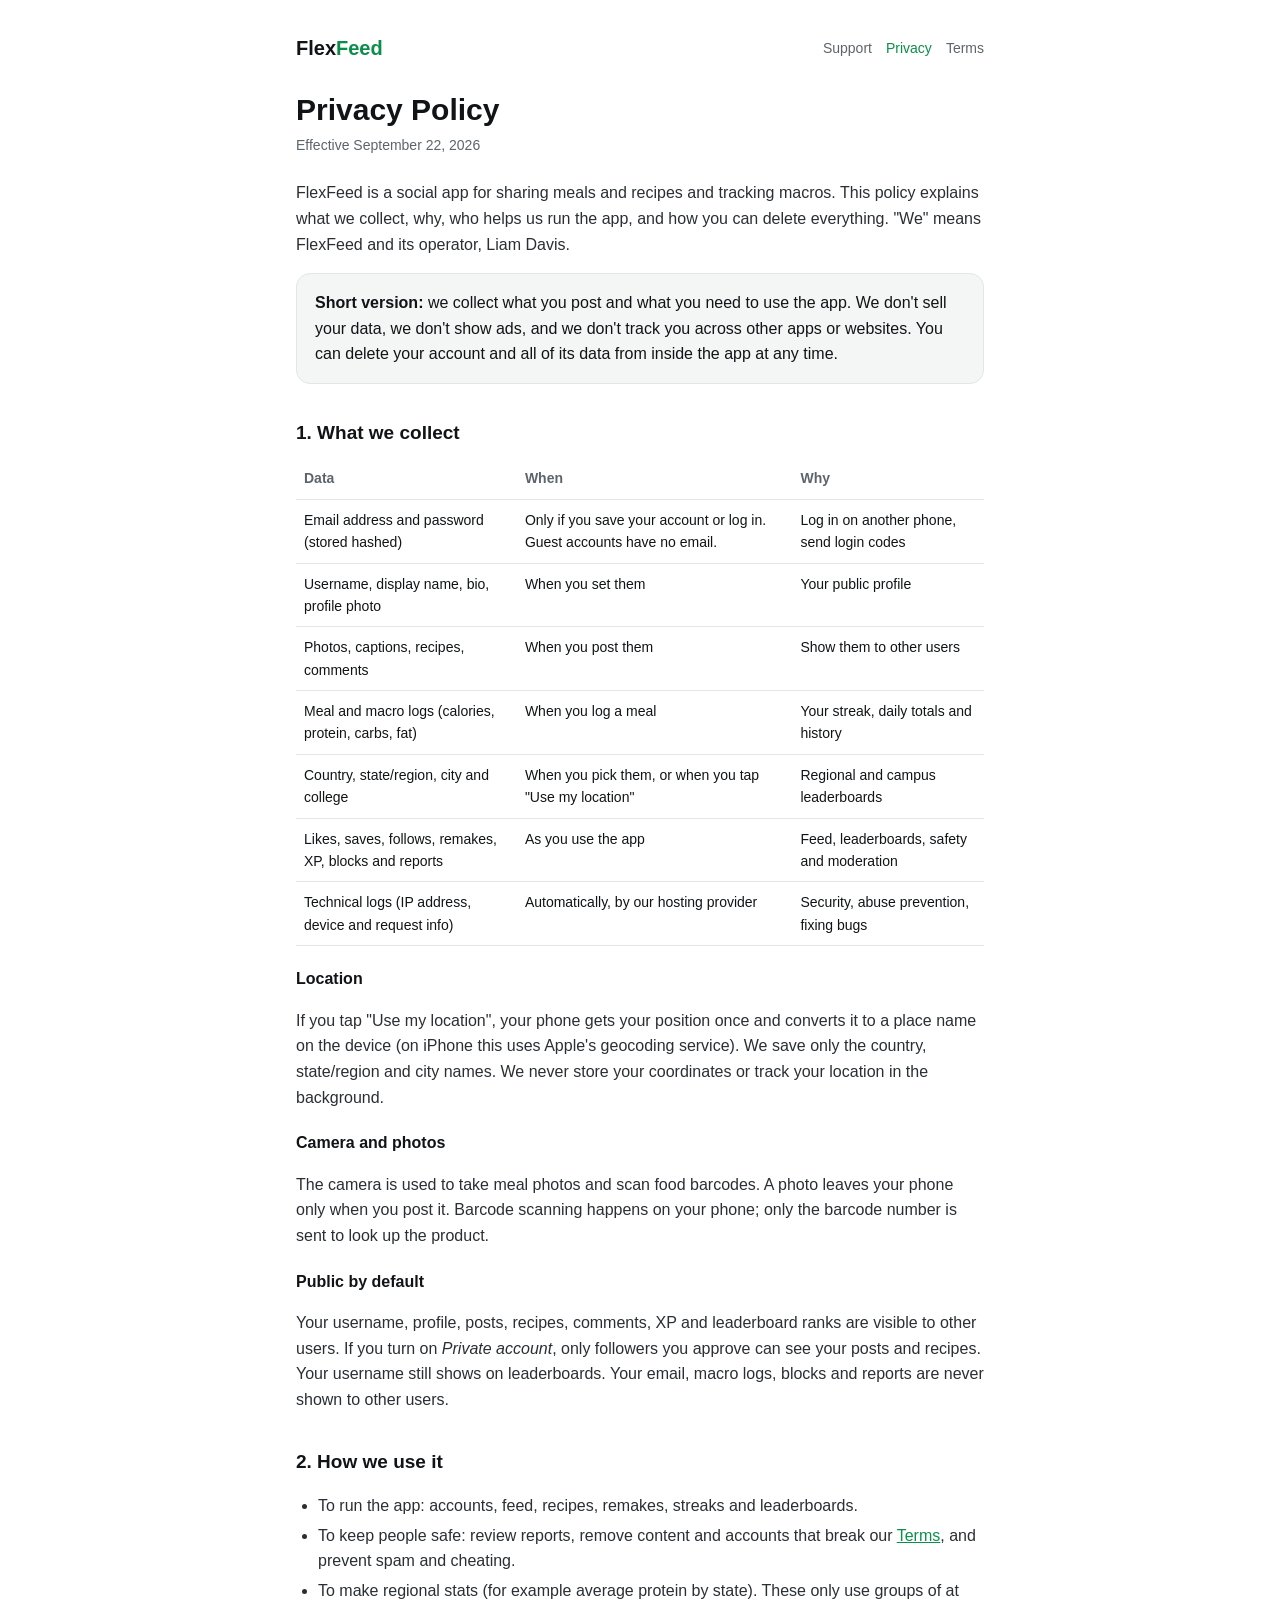
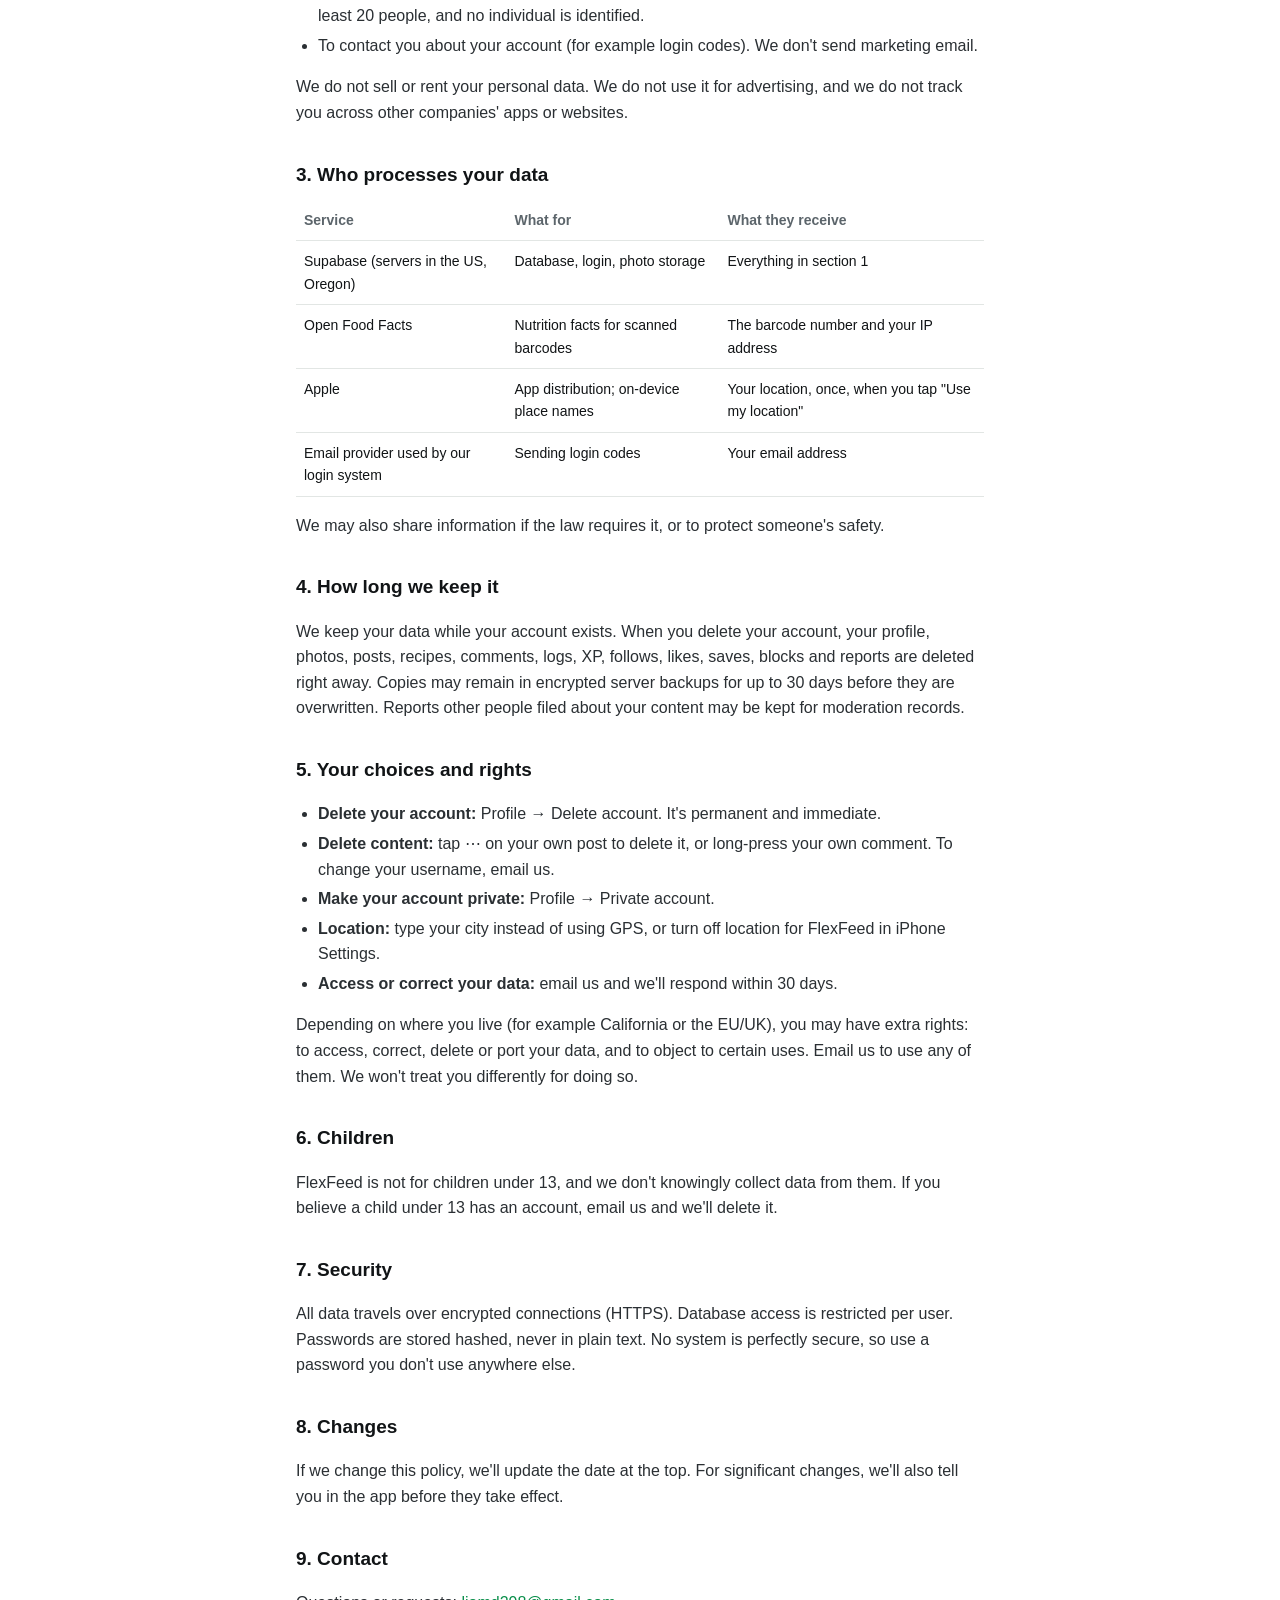
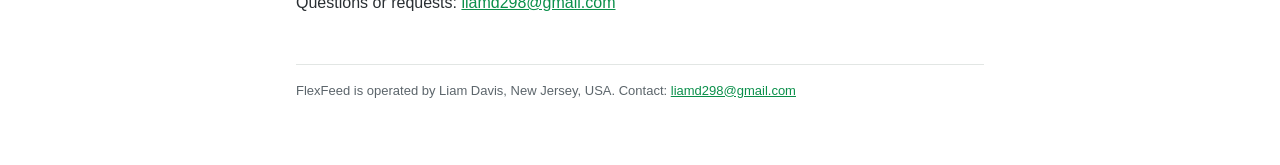
==== privacy.html @ 9daa4e8a "Add privacy, terms and support pages" ====
<!doctype html>
<html lang="en">
<head>
<meta charset="utf-8">
<meta name="viewport" content="width=device-width, initial-scale=1">
<title>FlexFeed Privacy Policy</title>
<meta name="description" content="What FlexFeed collects, why, who processes it, and how to delete it.">
<link rel="stylesheet" href="style.css">
</head>
<body>
<main>
<header>
  <a class="brand" href="index.html">Flex<span>Feed</span></a>
  <nav><a href="index.html">Support</a><a href="privacy.html" aria-current="page">Privacy</a><a href="terms.html">Terms</a></nav>
</header>
<h1>Privacy Policy</h1>
<p class="updated">Effective September 22, 2026</p>

<p>FlexFeed is a social app for sharing meals and recipes and tracking macros. This policy explains what we collect, why, who helps us run the app, and how you can delete everything. "We" means FlexFeed and its operator, Liam Davis.</p>

<div class="card"><strong>Short version:</strong> we collect what you post and what you need to use the app. We don't sell your data, we don't show ads, and we don't track you across other apps or websites. You can delete your account and all of its data from inside the app at any time.</div>

<h2>1. What we collect</h2>
<table>
<tr><th>Data</th><th>When</th><th>Why</th></tr>
<tr><td>Email address and password (stored hashed)</td><td>Only if you save your account or log in. Guest accounts have no email.</td><td>Log in on another phone, send login codes</td></tr>
<tr><td>Username, display name, bio, profile photo</td><td>When you set them</td><td>Your public profile</td></tr>
<tr><td>Photos, captions, recipes, comments</td><td>When you post them</td><td>Show them to other users</td></tr>
<tr><td>Meal and macro logs (calories, protein, carbs, fat)</td><td>When you log a meal</td><td>Your streak, daily totals and history</td></tr>
<tr><td>Country, state/region, city and college</td><td>When you pick them, or when you tap "Use my location"</td><td>Regional and campus leaderboards</td></tr>
<tr><td>Likes, saves, follows, remakes, XP, blocks and reports</td><td>As you use the app</td><td>Feed, leaderboards, safety and moderation</td></tr>
<tr><td>Technical logs (IP address, device and request info)</td><td>Automatically, by our hosting provider</td><td>Security, abuse prevention, fixing bugs</td></tr>
</table>

<h3>Location</h3>
<p>If you tap "Use my location", your phone gets your position once and converts it to a place name on the device (on iPhone this uses Apple's geocoding service). We save only the country, state/region and city names. We never store your coordinates or track your location in the background.</p>

<h3>Camera and photos</h3>
<p>The camera is used to take meal photos and scan food barcodes. A photo leaves your phone only when you post it. Barcode scanning happens on your phone; only the barcode number is sent to look up the product.</p>

<h3>Public by default</h3>
<p>Your username, profile, posts, recipes, comments, XP and leaderboard ranks are visible to other users. If you turn on <em>Private account</em>, only followers you approve can see your posts and recipes. Your username still shows on leaderboards. Your email, macro logs, blocks and reports are never shown to other users.</p>

<h2>2. How we use it</h2>
<ul>
<li>To run the app: accounts, feed, recipes, remakes, streaks and leaderboards.</li>
<li>To keep people safe: review reports, remove content and accounts that break our <a href="terms.html">Terms</a>, and prevent spam and cheating.</li>
<li>To make regional stats (for example average protein by state). These only use groups of at least 20 people, and no individual is identified.</li>
<li>To contact you about your account (for example login codes). We don't send marketing email.</li>
</ul>
<p>We do not sell or rent your personal data. We do not use it for advertising, and we do not track you across other companies' apps or websites.</p>

<h2>3. Who processes your data</h2>
<table>
<tr><th>Service</th><th>What for</th><th>What they receive</th></tr>
<tr><td>Supabase (servers in the US, Oregon)</td><td>Database, login, photo storage</td><td>Everything in section 1</td></tr>
<tr><td>Open Food Facts</td><td>Nutrition facts for scanned barcodes</td><td>The barcode number and your IP address</td></tr>
<tr><td>Apple</td><td>App distribution; on-device place names</td><td>Your location, once, when you tap "Use my location"</td></tr>
<tr><td>Email provider used by our login system</td><td>Sending login codes</td><td>Your email address</td></tr>
</table>
<p>We may also share information if the law requires it, or to protect someone's safety.</p>

<h2>4. How long we keep it</h2>
<p>We keep your data while your account exists. When you delete your account, your profile, photos, posts, recipes, comments, logs, XP, follows, likes, saves, blocks and reports are deleted right away. Copies may remain in encrypted server backups for up to 30 days before they are overwritten. Reports other people filed about your content may be kept for moderation records.</p>

<h2>5. Your choices and rights</h2>
<ul>
<li><strong>Delete your account:</strong> Profile → Delete account. It's permanent and immediate.</li>
<li><strong>Delete content:</strong> tap ⋯ on your own post to delete it, or long-press your own comment. To change your username, email us.</li>
<li><strong>Make your account private:</strong> Profile → Private account.</li>
<li><strong>Location:</strong> type your city instead of using GPS, or turn off location for FlexFeed in iPhone Settings.</li>
<li><strong>Access or correct your data:</strong> email us and we'll respond within 30 days.</li>
</ul>
<p>Depending on where you live (for example California or the EU/UK), you may have extra rights: to access, correct, delete or port your data, and to object to certain uses. Email us to use any of them. We won't treat you differently for doing so.</p>

<h2>6. Children</h2>
<p>FlexFeed is not for children under 13, and we don't knowingly collect data from them. If you believe a child under 13 has an account, email us and we'll delete it.</p>

<h2>7. Security</h2>
<p>All data travels over encrypted connections (HTTPS). Database access is restricted per user. Passwords are stored hashed, never in plain text. No system is perfectly secure, so use a password you don't use anywhere else.</p>

<h2>8. Changes</h2>
<p>If we change this policy, we'll update the date at the top. For significant changes, we'll also tell you in the app before they take effect.</p>

<h2>9. Contact</h2>
<p>Questions or requests: <a href="mailto:liamd298@gmail.com">liamd298@gmail.com</a></p>
<footer>FlexFeed is operated by Liam Davis, New Jersey, USA. Contact: <a href="mailto:liamd298@gmail.com">liamd298@gmail.com</a></footer>
</main>
</body>
</html>
---- style.css ----
:root{--bg:#0F1113;--surface:#181B1E;--border:#242830;--accent:#39FF88;--text:#F5F7F6;--muted:#9BA3A8}
*{box-sizing:border-box}
body{margin:0;background:var(--bg);color:var(--text);font:16px/1.6 -apple-system,BlinkMacSystemFont,"Segoe UI",Roboto,Helvetica,Arial,sans-serif}
main{max-width:720px;margin:0 auto;padding:32px 16px 64px}
header{display:flex;align-items:center;justify-content:space-between;gap:12px;flex-wrap:wrap;margin-bottom:28px}
.brand{font-weight:800;font-size:20px;color:var(--text);text-decoration:none}.brand span{color:var(--accent)}
nav a{color:var(--muted);text-decoration:none;margin-left:14px;font-size:14px}nav a:hover,nav a[aria-current]{color:var(--accent)}
h1{font-size:30px;line-height:1.2;margin:0 0 6px}h2{font-size:19px;margin:34px 0 8px}h3{font-size:16px;margin:20px 0 6px}
.updated{color:var(--muted);font-size:14px;margin:0 0 24px}
p,li{color:#D9DEDB}a{color:var(--accent)}ul{padding-left:22px}li{margin:4px 0}
.card{background:var(--surface);border:1px solid var(--border);border-radius:14px;padding:16px 18px;margin:16px 0}
table{width:100%;border-collapse:collapse;font-size:14px;margin:10px 0}th,td{text-align:left;vertical-align:top;border-bottom:1px solid var(--border);padding:9px 8px}th{color:var(--muted);font-weight:600}
footer{margin-top:48px;color:var(--muted);font-size:13px;border-top:1px solid var(--border);padding-top:16px}
@media (prefers-color-scheme: light){:root{--bg:#FFFFFF;--surface:#F4F6F5;--border:#E2E6E4;--accent:#0A8F4A;--text:#111416;--muted:#5C656B}p,li{color:#2A2F33}}
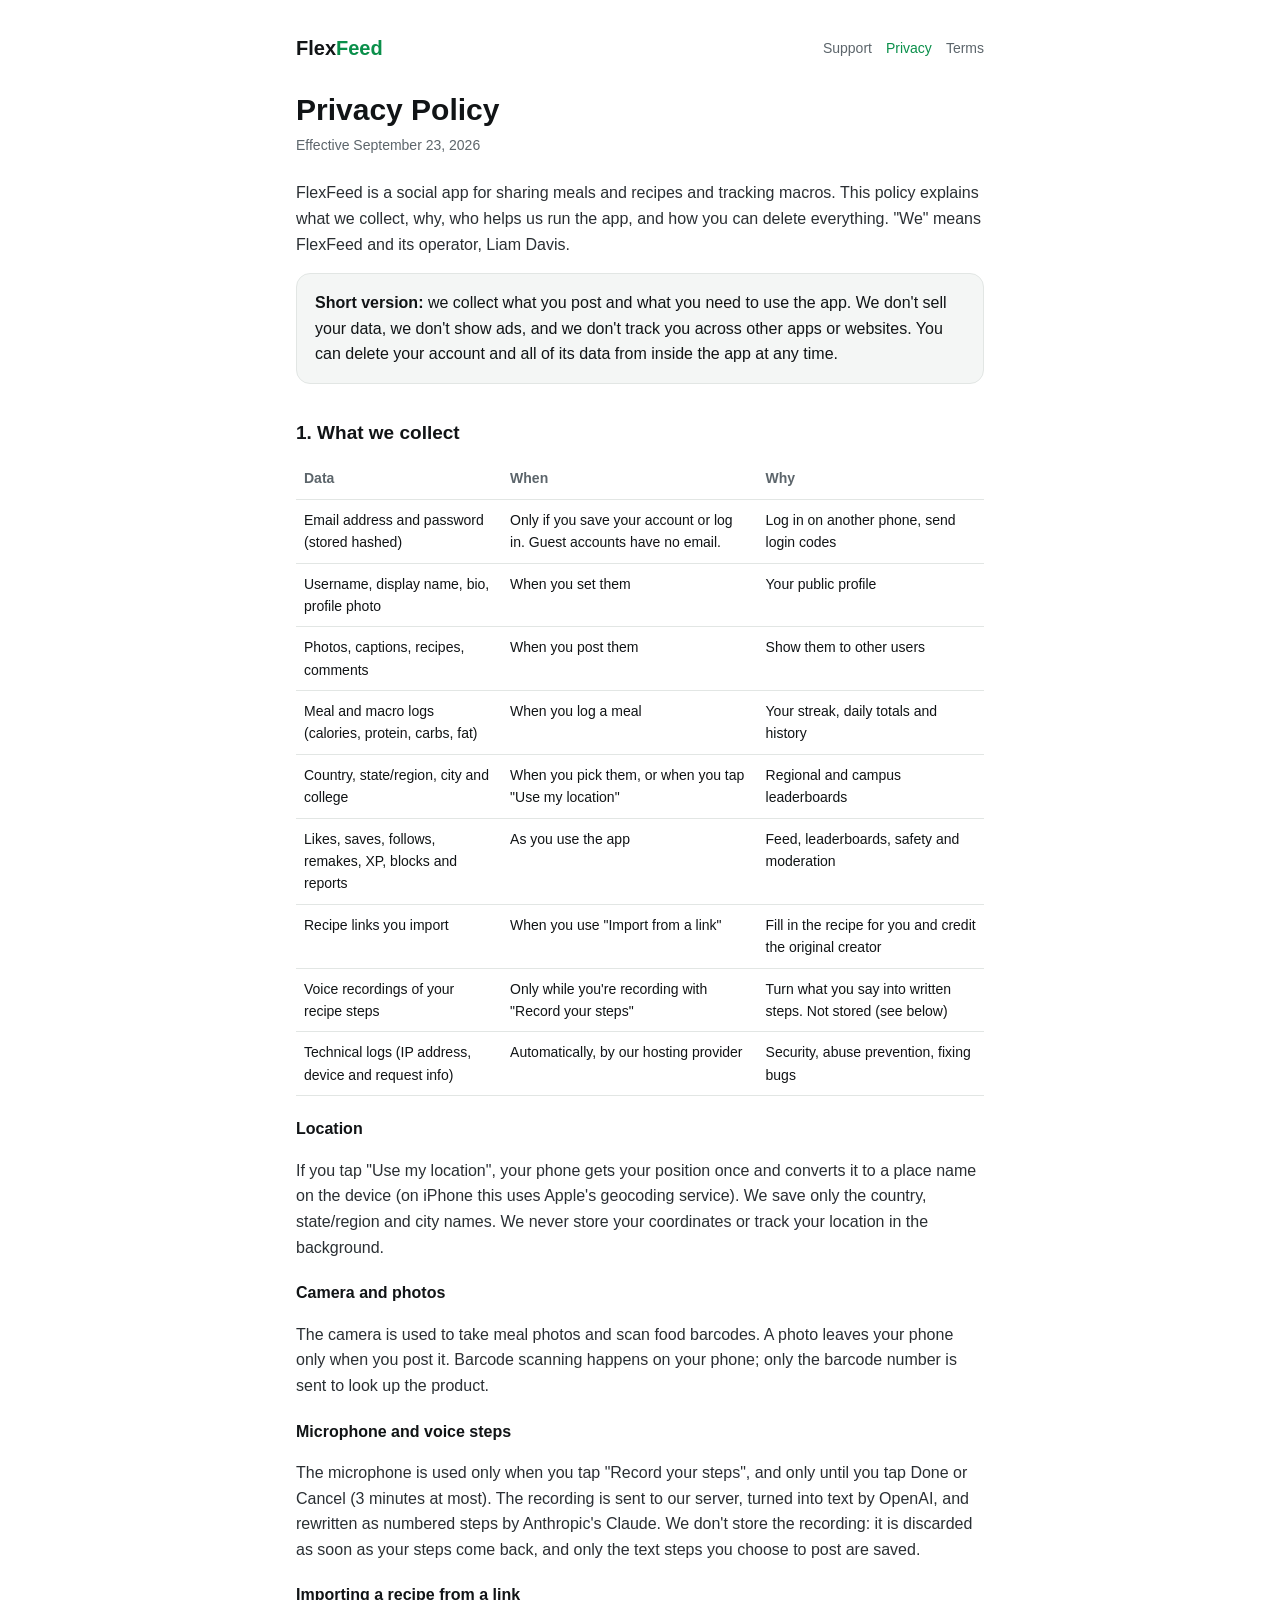
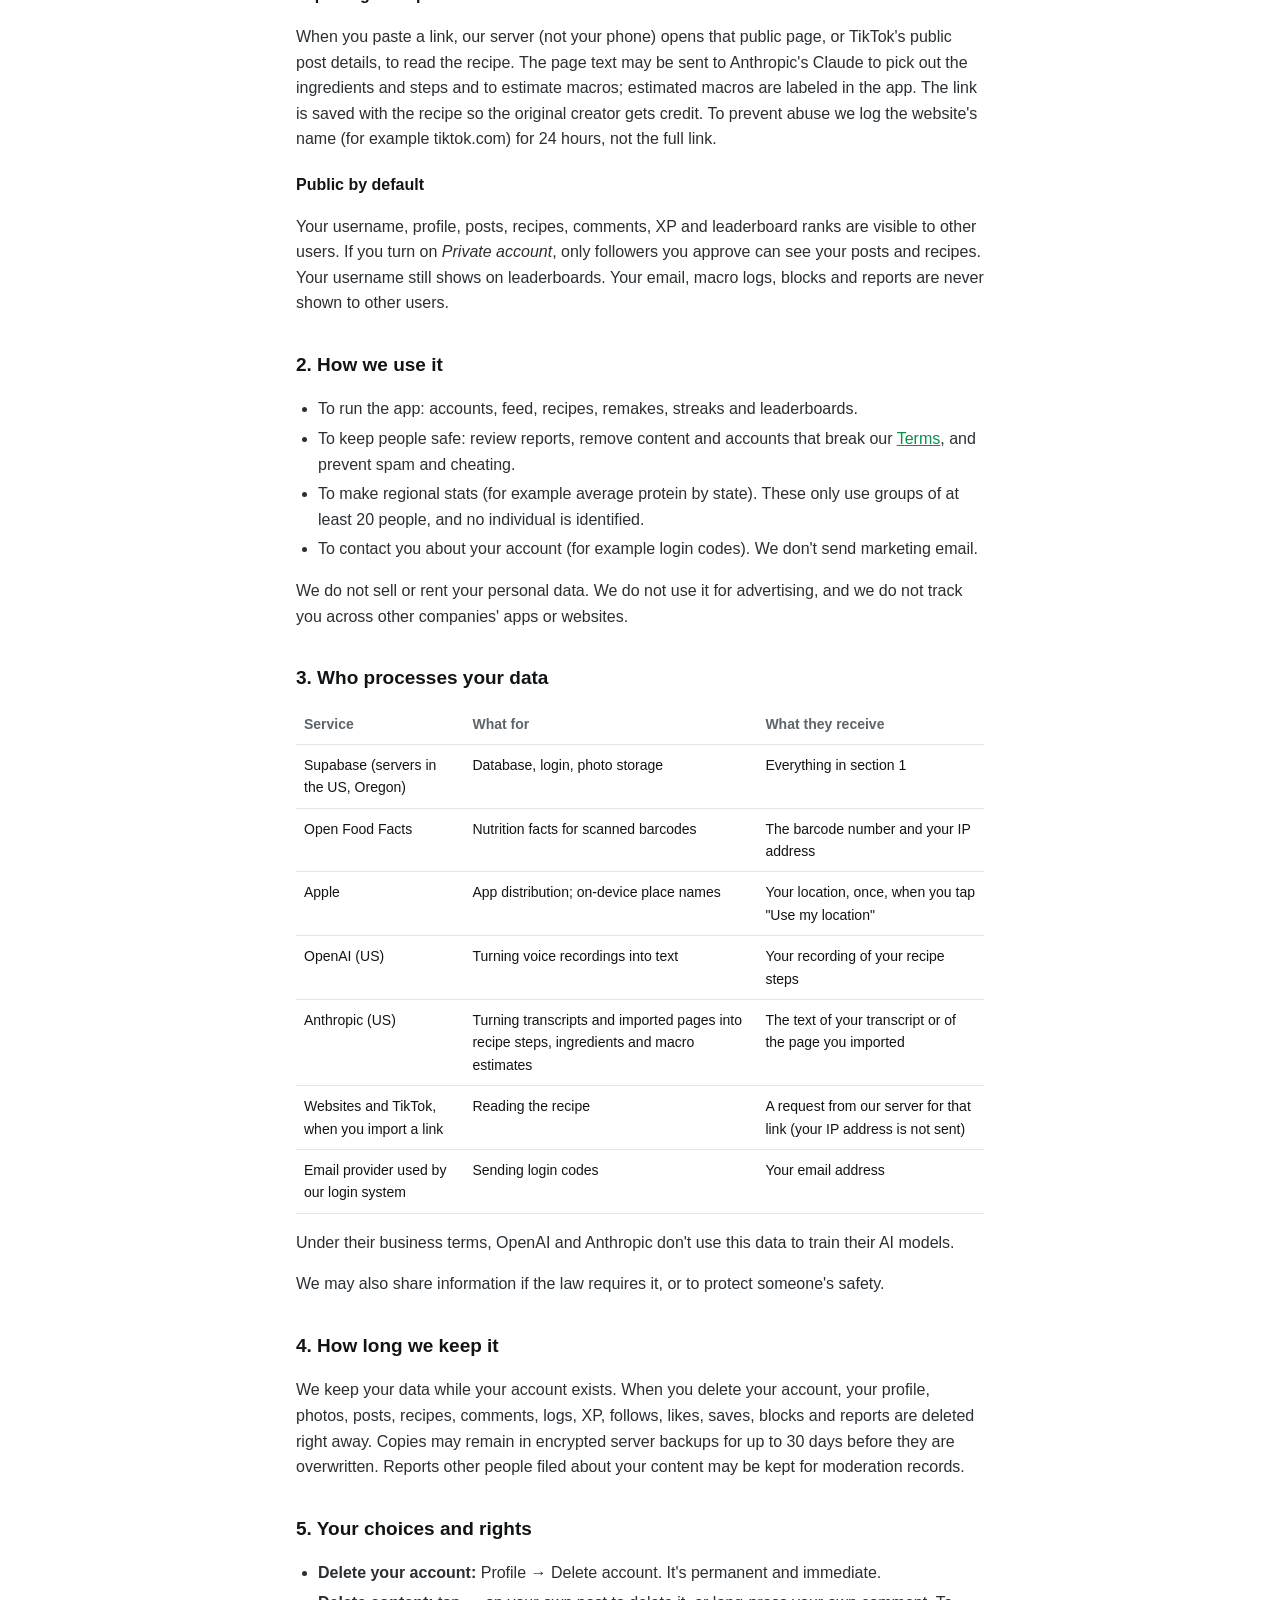
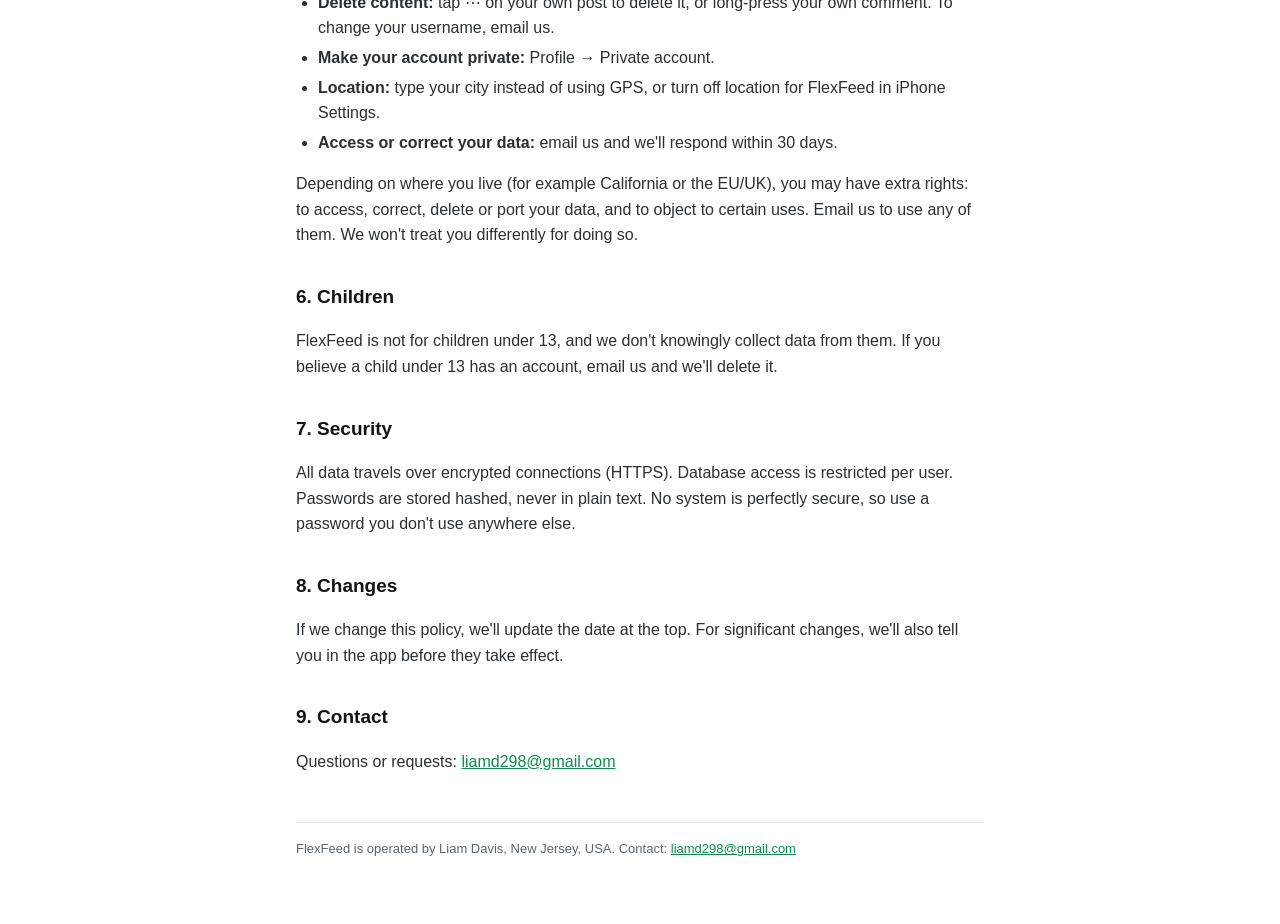
==== commit 31e860c7: "privacy.html" ====
--- a/privacy.html
+++ b/privacy.html
@@ -14,7 +14,7 @@
   <nav><a href="index.html">Support</a><a href="privacy.html" aria-current="page">Privacy</a><a href="terms.html">Terms</a></nav>
 </header>
 <h1>Privacy Policy</h1>
-<p class="updated">Effective September 22, 2026</p>
+<p class="updated">Effective September 23, 2026</p>
 
 <p>FlexFeed is a social app for sharing meals and recipes and tracking macros. This policy explains what we collect, why, who helps us run the app, and how you can delete everything. "We" means FlexFeed and its operator, Liam Davis.</p>
 
@@ -29,6 +29,8 @@
 <tr><td>Meal and macro logs (calories, protein, carbs, fat)</td><td>When you log a meal</td><td>Your streak, daily totals and history</td></tr>
 <tr><td>Country, state/region, city and college</td><td>When you pick them, or when you tap "Use my location"</td><td>Regional and campus leaderboards</td></tr>
 <tr><td>Likes, saves, follows, remakes, XP, blocks and reports</td><td>As you use the app</td><td>Feed, leaderboards, safety and moderation</td></tr>
+<tr><td>Recipe links you import</td><td>When you use "Import from a link"</td><td>Fill in the recipe for you and credit the original creator</td></tr>
+<tr><td>Voice recordings of your recipe steps</td><td>Only while you're recording with "Record your steps"</td><td>Turn what you say into written steps. Not stored (see below)</td></tr>
 <tr><td>Technical logs (IP address, device and request info)</td><td>Automatically, by our hosting provider</td><td>Security, abuse prevention, fixing bugs</td></tr>
 </table>
 
@@ -37,6 +39,12 @@
 
 <h3>Camera and photos</h3>
 <p>The camera is used to take meal photos and scan food barcodes. A photo leaves your phone only when you post it. Barcode scanning happens on your phone; only the barcode number is sent to look up the product.</p>
+
+<h3>Microphone and voice steps</h3>
+<p>The microphone is used only when you tap "Record your steps", and only until you tap Done or Cancel (3 minutes at most). The recording is sent to our server, turned into text by OpenAI, and rewritten as numbered steps by Anthropic's Claude. We don't store the recording: it is discarded as soon as your steps come back, and only the text steps you choose to post are saved.</p>
+
+<h3>Importing a recipe from a link</h3>
+<p>When you paste a link, our server (not your phone) opens that public page, or TikTok's public post details, to read the recipe. The page text may be sent to Anthropic's Claude to pick out the ingredients and steps and to estimate macros; estimated macros are labeled in the app. The link is saved with the recipe so the original creator gets credit. To prevent abuse we log the website's name (for example tiktok.com) for 24 hours, not the full link.</p>
 
 <h3>Public by default</h3>
 <p>Your username, profile, posts, recipes, comments, XP and leaderboard ranks are visible to other users. If you turn on <em>Private account</em>, only followers you approve can see your posts and recipes. Your username still shows on leaderboards. Your email, macro logs, blocks and reports are never shown to other users.</p>
@@ -56,8 +64,12 @@
 <tr><td>Supabase (servers in the US, Oregon)</td><td>Database, login, photo storage</td><td>Everything in section 1</td></tr>
 <tr><td>Open Food Facts</td><td>Nutrition facts for scanned barcodes</td><td>The barcode number and your IP address</td></tr>
 <tr><td>Apple</td><td>App distribution; on-device place names</td><td>Your location, once, when you tap "Use my location"</td></tr>
+<tr><td>OpenAI (US)</td><td>Turning voice recordings into text</td><td>Your recording of your recipe steps</td></tr>
+<tr><td>Anthropic (US)</td><td>Turning transcripts and imported pages into recipe steps, ingredients and macro estimates</td><td>The text of your transcript or of the page you imported</td></tr>
+<tr><td>Websites and TikTok, when you import a link</td><td>Reading the recipe</td><td>A request from our server for that link (your IP address is not sent)</td></tr>
 <tr><td>Email provider used by our login system</td><td>Sending login codes</td><td>Your email address</td></tr>
 </table>
+<p>Under their business terms, OpenAI and Anthropic don't use this data to train their AI models.</p>
 <p>We may also share information if the law requires it, or to protect someone's safety.</p>
 
 <h2>4. How long we keep it</h2>
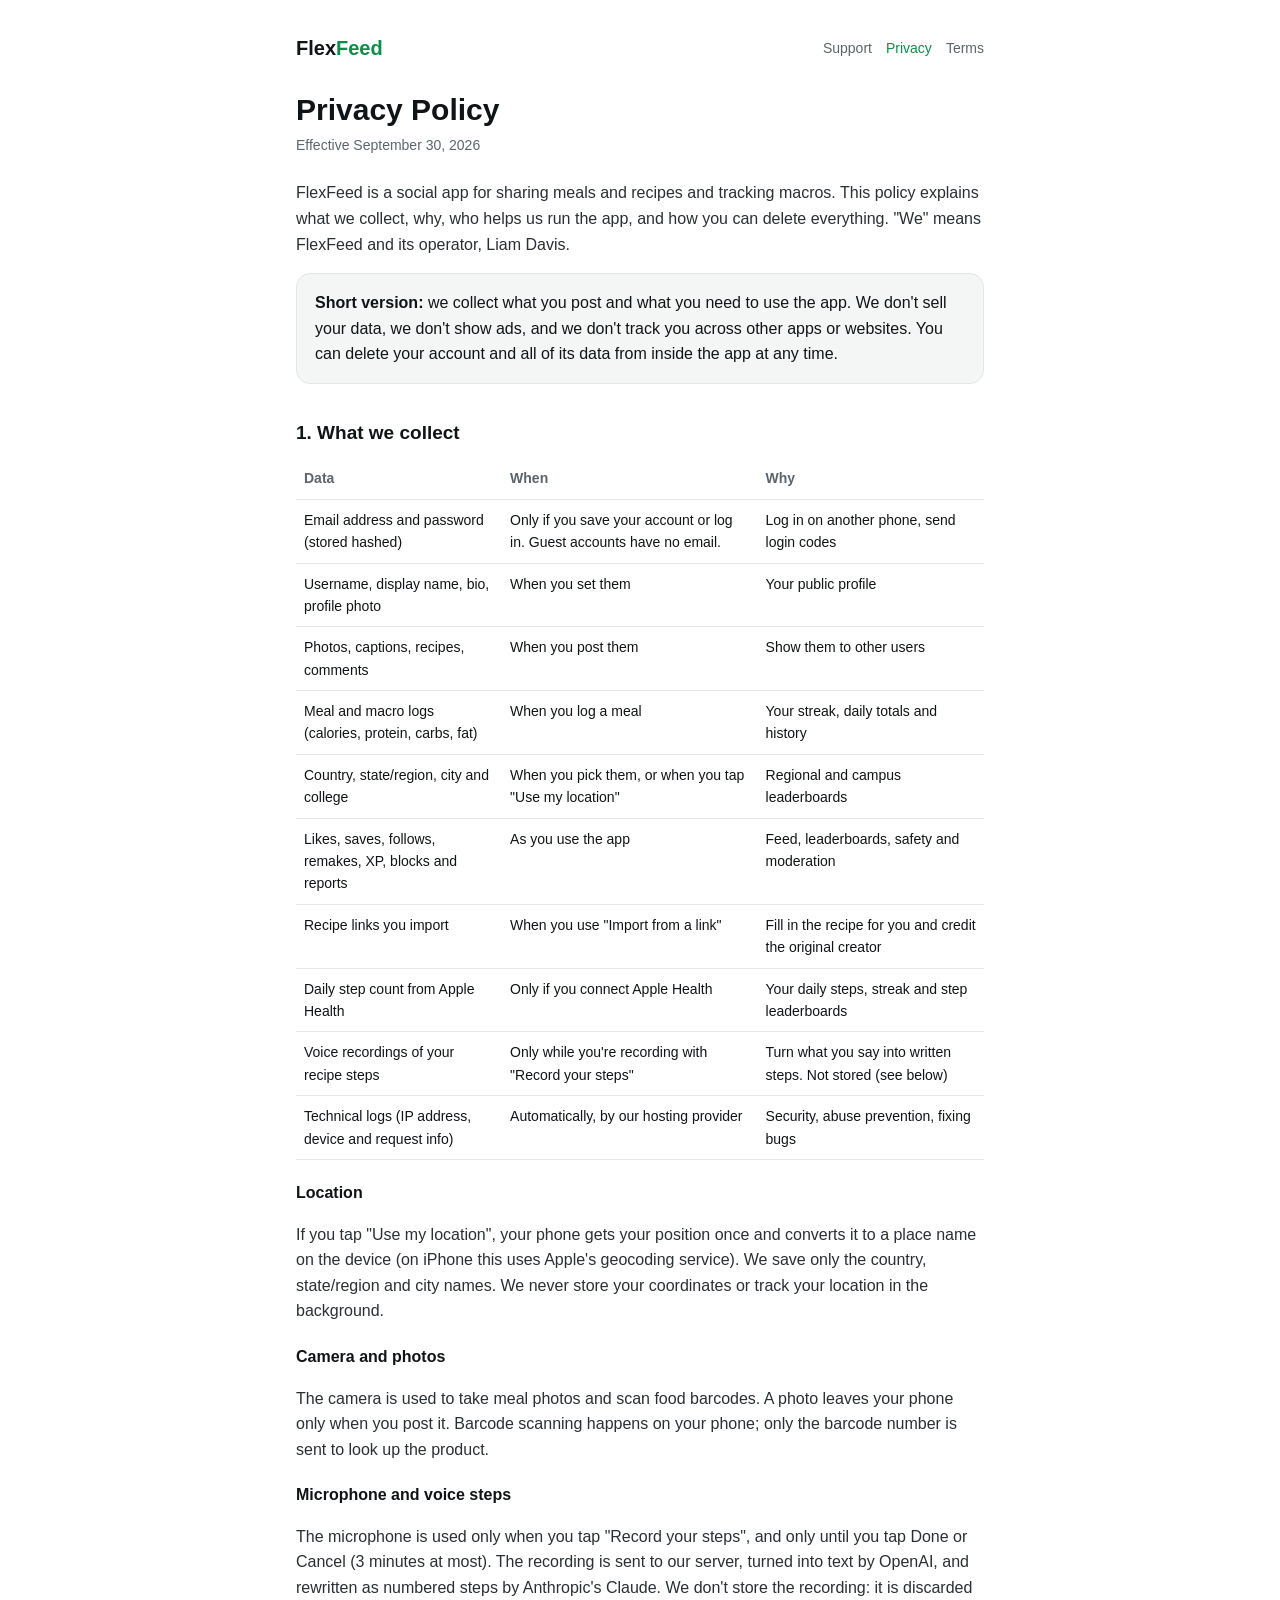
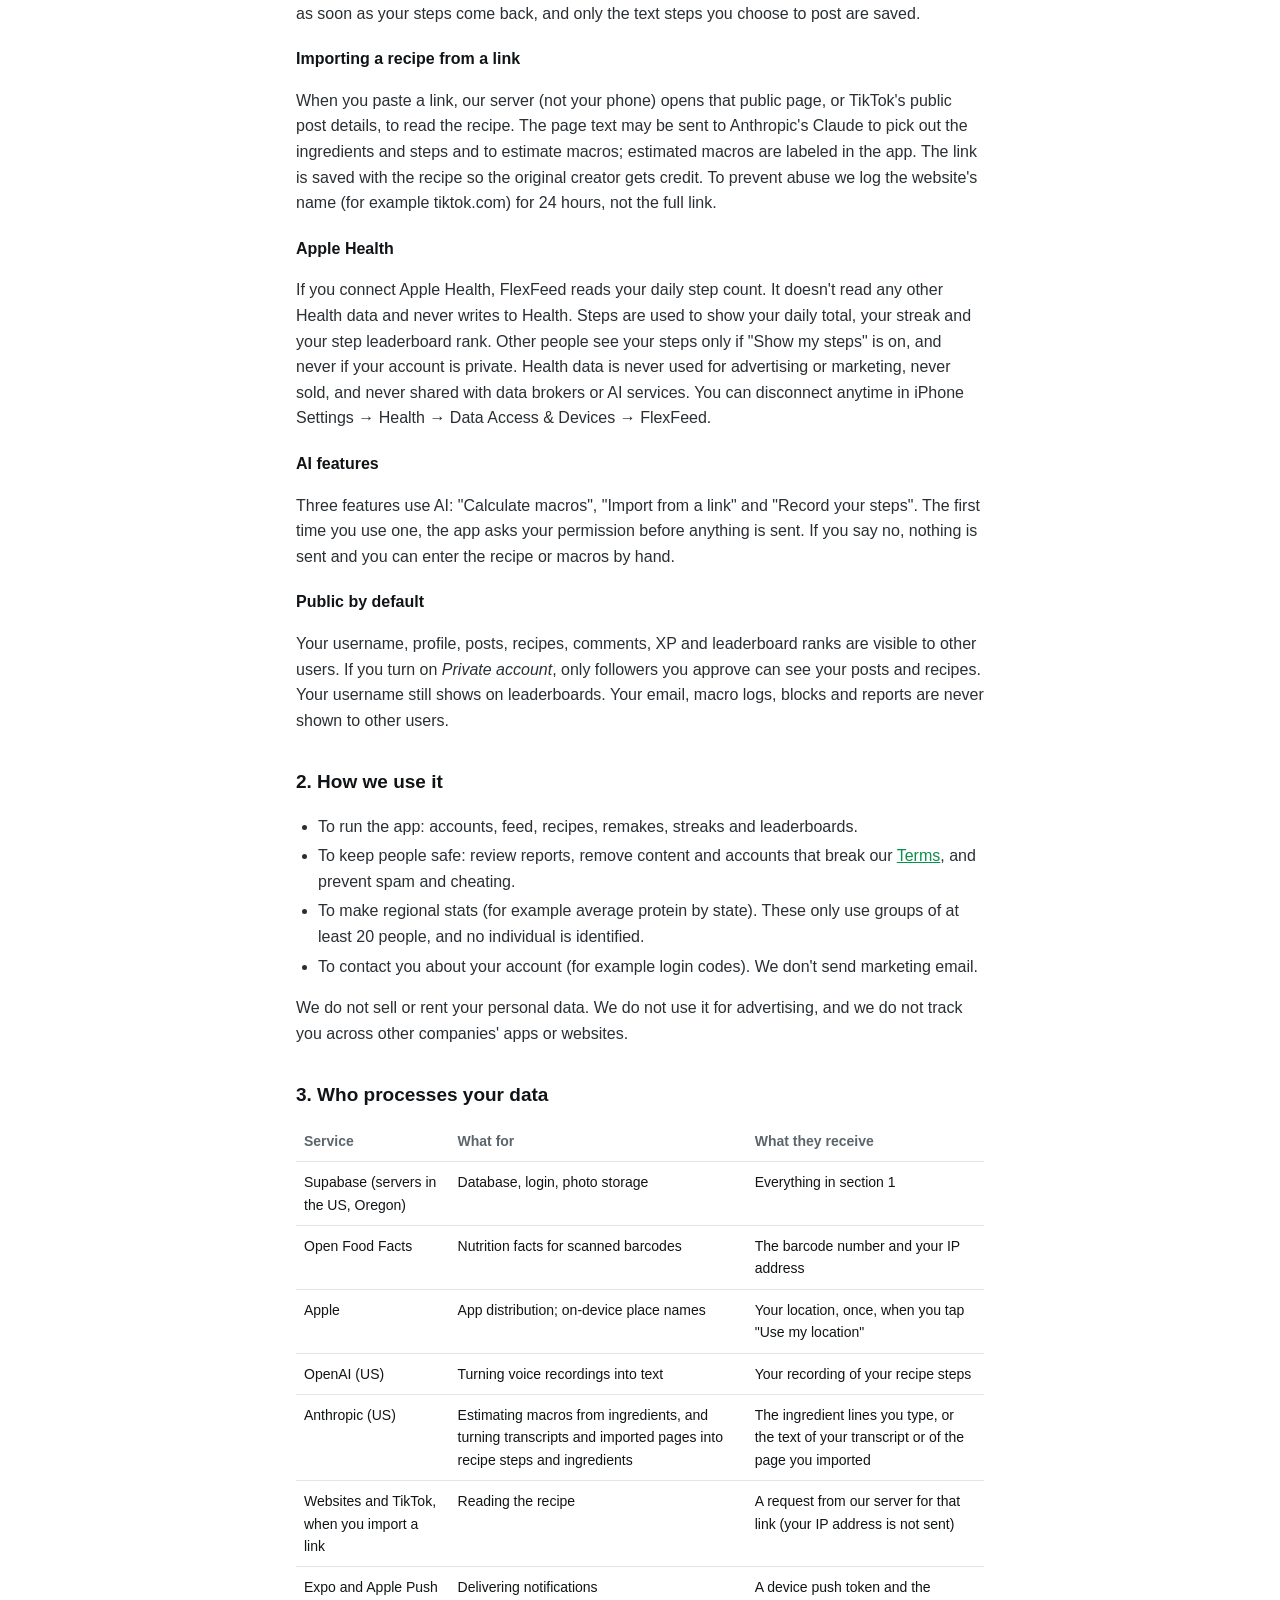
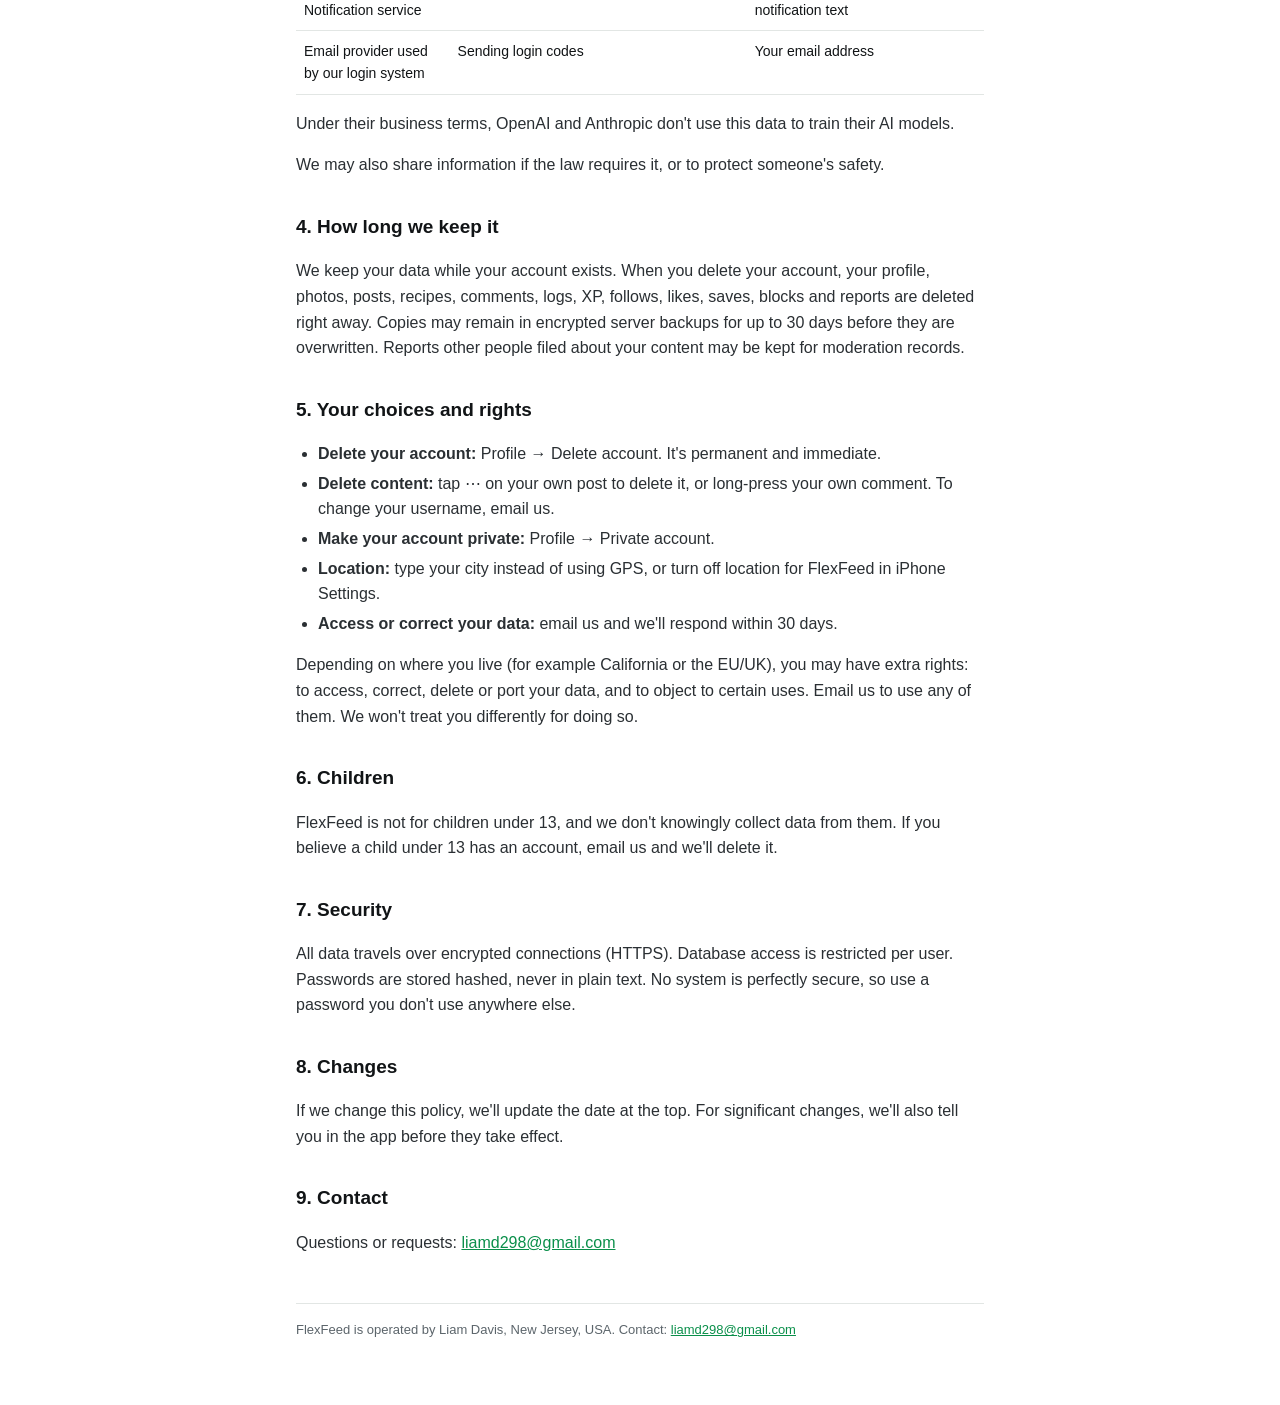
==== commit 02e2dd6e: "Privacy: add Apple Health, AI consent, Expo push; update date Co-Authored-By: Claude Opus 5.5 <norep" ====
--- a/privacy.html
+++ b/privacy.html
@@ -14,7 +14,7 @@
   <nav><a href="index.html">Support</a><a href="privacy.html" aria-current="page">Privacy</a><a href="terms.html">Terms</a></nav>
 </header>
 <h1>Privacy Policy</h1>
-<p class="updated">Effective September 23, 2026</p>
+<p class="updated">Effective September 30, 2026</p>
 
 <p>FlexFeed is a social app for sharing meals and recipes and tracking macros. This policy explains what we collect, why, who helps us run the app, and how you can delete everything. "We" means FlexFeed and its operator, Liam Davis.</p>
 
@@ -30,6 +30,7 @@
 <tr><td>Country, state/region, city and college</td><td>When you pick them, or when you tap "Use my location"</td><td>Regional and campus leaderboards</td></tr>
 <tr><td>Likes, saves, follows, remakes, XP, blocks and reports</td><td>As you use the app</td><td>Feed, leaderboards, safety and moderation</td></tr>
 <tr><td>Recipe links you import</td><td>When you use "Import from a link"</td><td>Fill in the recipe for you and credit the original creator</td></tr>
+<tr><td>Daily step count from Apple Health</td><td>Only if you connect Apple Health</td><td>Your daily steps, streak and step leaderboards</td></tr>
 <tr><td>Voice recordings of your recipe steps</td><td>Only while you're recording with "Record your steps"</td><td>Turn what you say into written steps. Not stored (see below)</td></tr>
 <tr><td>Technical logs (IP address, device and request info)</td><td>Automatically, by our hosting provider</td><td>Security, abuse prevention, fixing bugs</td></tr>
 </table>
@@ -45,6 +46,12 @@
 
 <h3>Importing a recipe from a link</h3>
 <p>When you paste a link, our server (not your phone) opens that public page, or TikTok's public post details, to read the recipe. The page text may be sent to Anthropic's Claude to pick out the ingredients and steps and to estimate macros; estimated macros are labeled in the app. The link is saved with the recipe so the original creator gets credit. To prevent abuse we log the website's name (for example tiktok.com) for 24 hours, not the full link.</p>
+
+<h3>Apple Health</h3>
+<p>If you connect Apple Health, FlexFeed reads your daily step count. It doesn't read any other Health data and never writes to Health. Steps are used to show your daily total, your streak and your step leaderboard rank. Other people see your steps only if "Show my steps" is on, and never if your account is private. Health data is never used for advertising or marketing, never sold, and never shared with data brokers or AI services. You can disconnect anytime in iPhone Settings → Health → Data Access &amp; Devices → FlexFeed.</p>
+
+<h3>AI features</h3>
+<p>Three features use AI: "Calculate macros", "Import from a link" and "Record your steps". The first time you use one, the app asks your permission before anything is sent. If you say no, nothing is sent and you can enter the recipe or macros by hand.</p>
 
 <h3>Public by default</h3>
 <p>Your username, profile, posts, recipes, comments, XP and leaderboard ranks are visible to other users. If you turn on <em>Private account</em>, only followers you approve can see your posts and recipes. Your username still shows on leaderboards. Your email, macro logs, blocks and reports are never shown to other users.</p>
@@ -65,8 +72,9 @@
 <tr><td>Open Food Facts</td><td>Nutrition facts for scanned barcodes</td><td>The barcode number and your IP address</td></tr>
 <tr><td>Apple</td><td>App distribution; on-device place names</td><td>Your location, once, when you tap "Use my location"</td></tr>
 <tr><td>OpenAI (US)</td><td>Turning voice recordings into text</td><td>Your recording of your recipe steps</td></tr>
-<tr><td>Anthropic (US)</td><td>Turning transcripts and imported pages into recipe steps, ingredients and macro estimates</td><td>The text of your transcript or of the page you imported</td></tr>
+<tr><td>Anthropic (US)</td><td>Estimating macros from ingredients, and turning transcripts and imported pages into recipe steps and ingredients</td><td>The ingredient lines you type, or the text of your transcript or of the page you imported</td></tr>
 <tr><td>Websites and TikTok, when you import a link</td><td>Reading the recipe</td><td>A request from our server for that link (your IP address is not sent)</td></tr>
+<tr><td>Expo and Apple Push Notification service</td><td>Delivering notifications</td><td>A device push token and the notification text</td></tr>
 <tr><td>Email provider used by our login system</td><td>Sending login codes</td><td>Your email address</td></tr>
 </table>
 <p>Under their business terms, OpenAI and Anthropic don't use this data to train their AI models.</p>
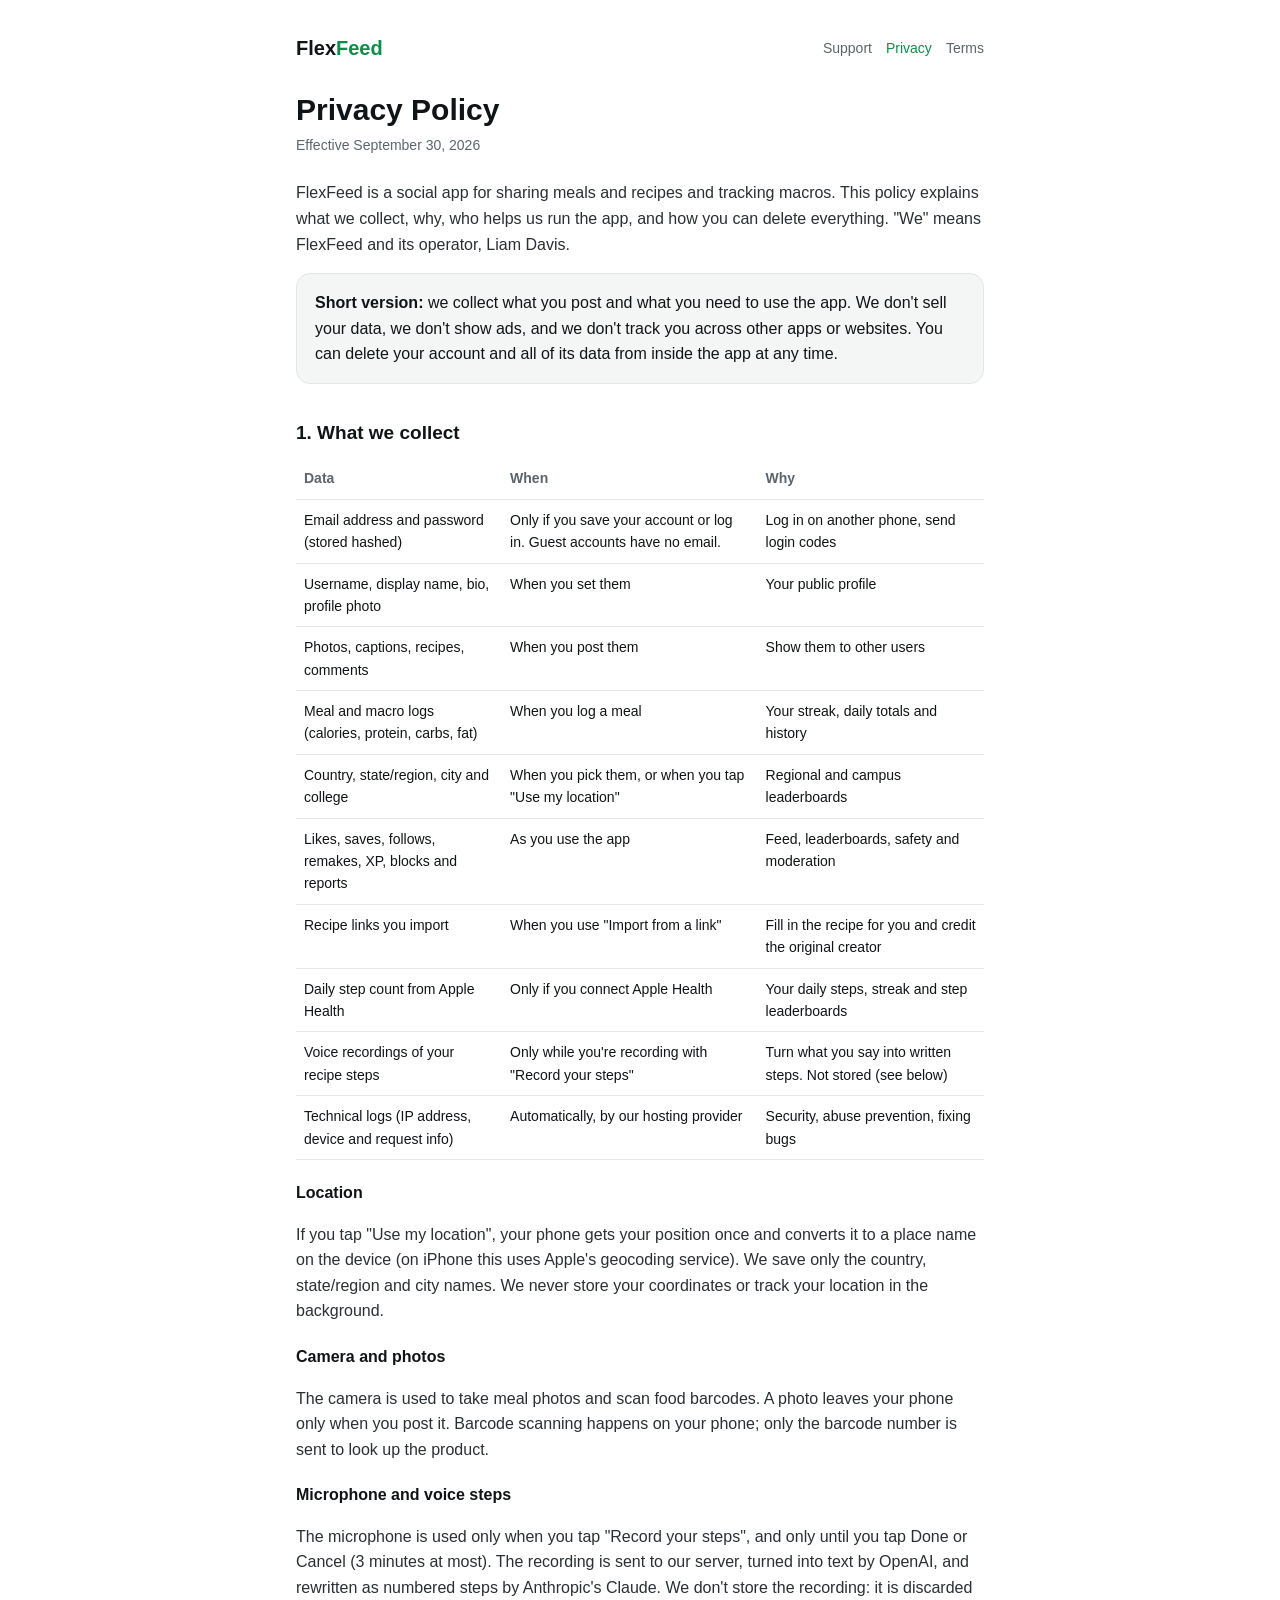
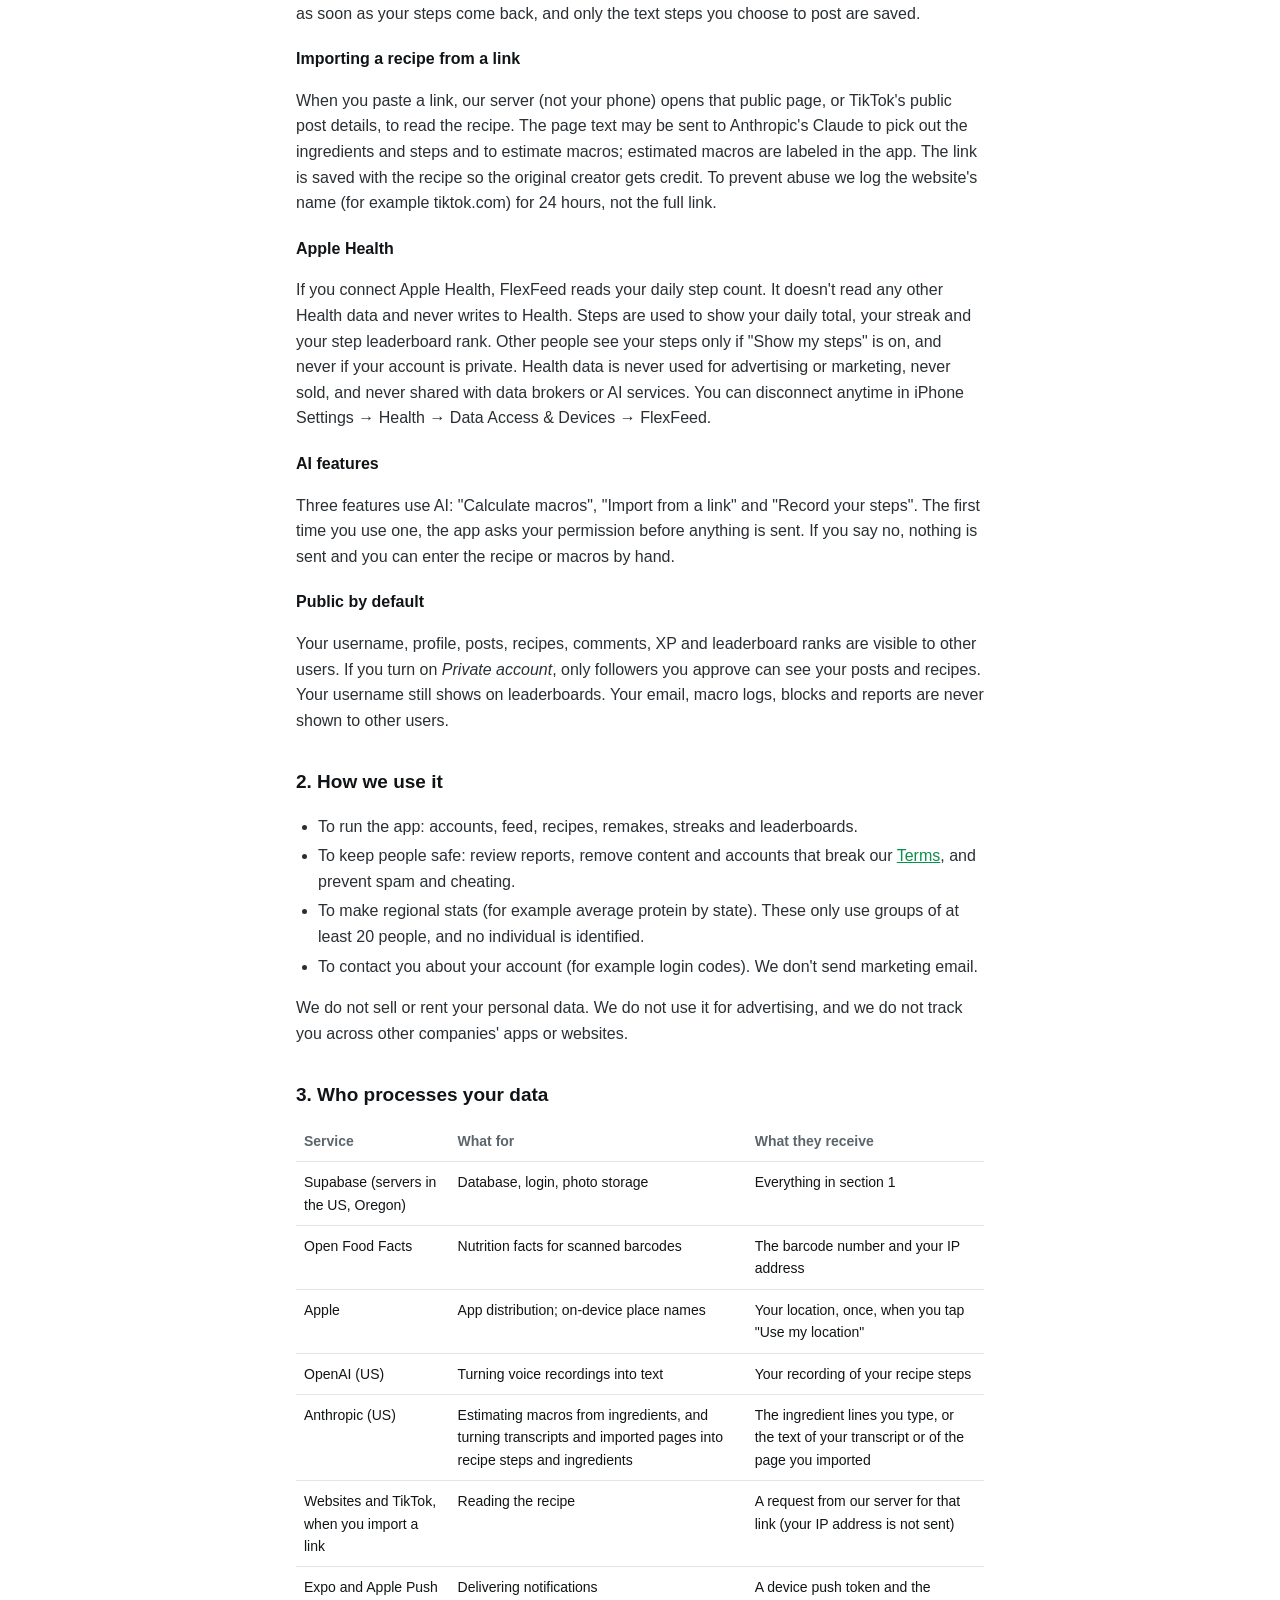
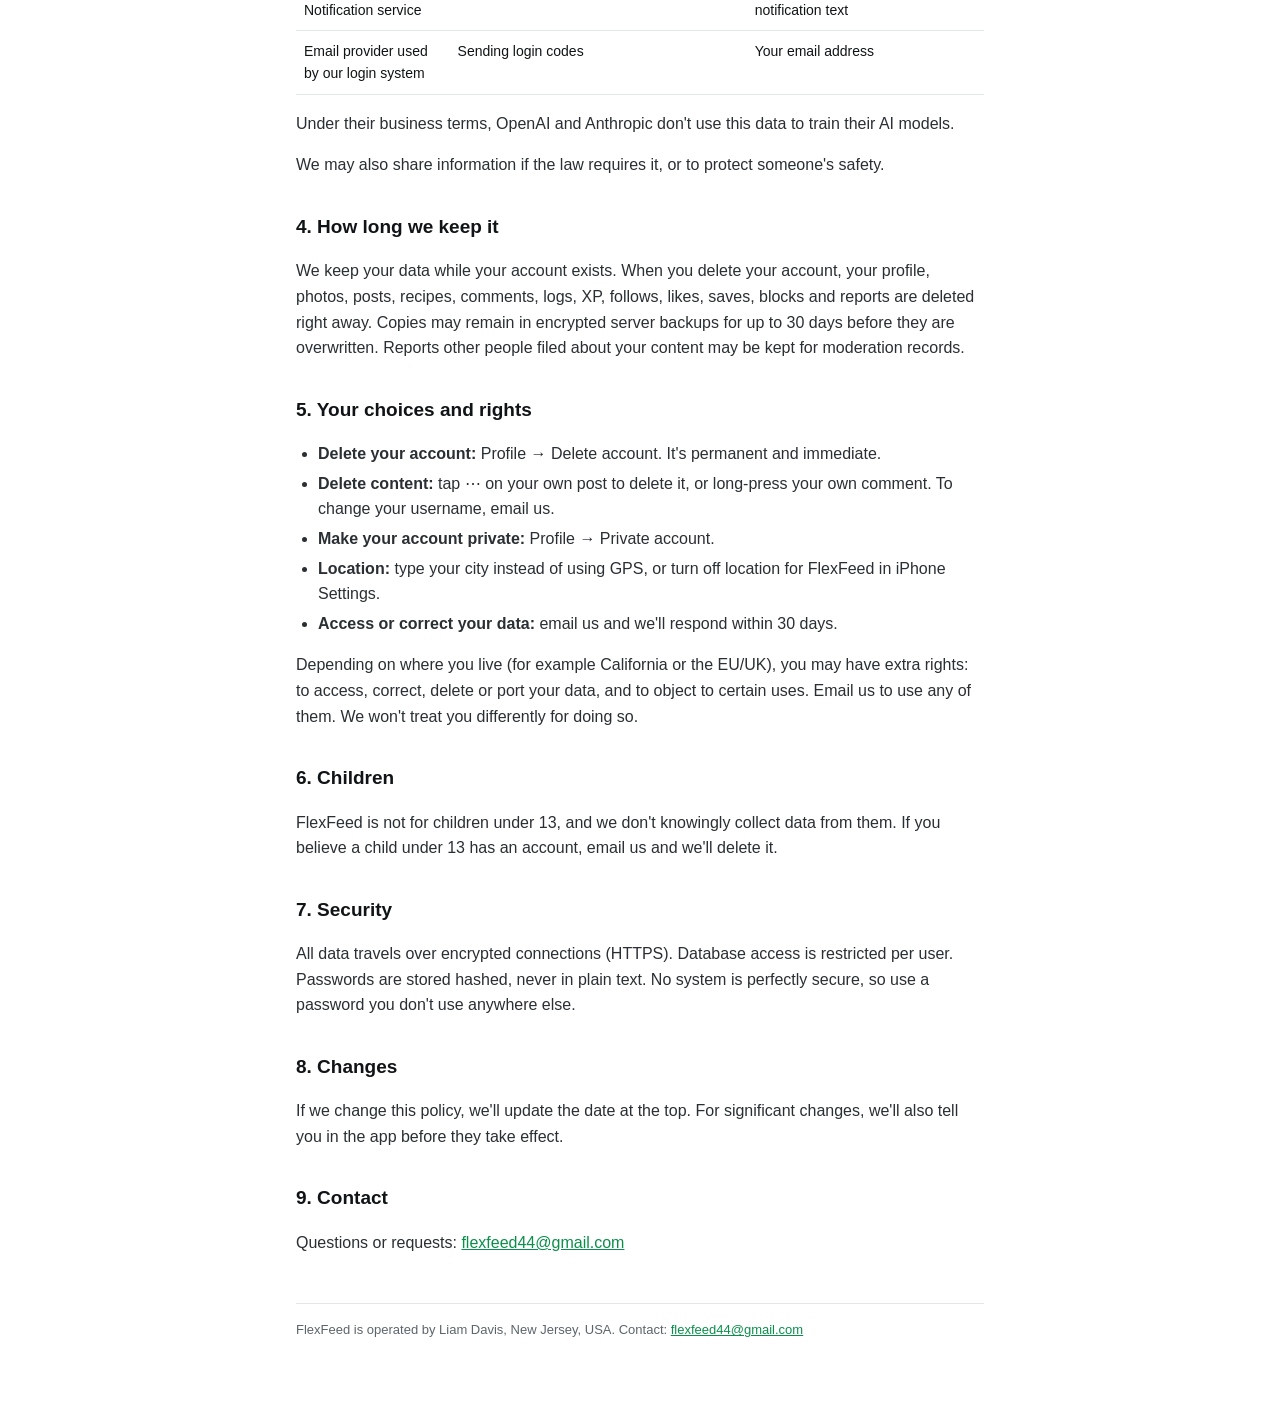
==== commit 85df09f4: "Use flexfeed44@gmail.com as public support contact Co-Authored-By: Claude Sonnet 5.5 <noreply@anthro" ====
--- a/privacy.html
+++ b/privacy.html
@@ -103,8 +103,8 @@
 <p>If we change this policy, we'll update the date at the top. For significant changes, we'll also tell you in the app before they take effect.</p>
 
 <h2>9. Contact</h2>
-<p>Questions or requests: <a href="mailto:liamd298@gmail.com">liamd298@gmail.com</a></p>
-<footer>FlexFeed is operated by Liam Davis, New Jersey, USA. Contact: <a href="mailto:liamd298@gmail.com">liamd298@gmail.com</a></footer>
+<p>Questions or requests: <a href="mailto:flexfeed44@gmail.com">flexfeed44@gmail.com</a></p>
+<footer>FlexFeed is operated by Liam Davis, New Jersey, USA. Contact: <a href="mailto:flexfeed44@gmail.com">flexfeed44@gmail.com</a></footer>
 </main>
 </body>
 </html>
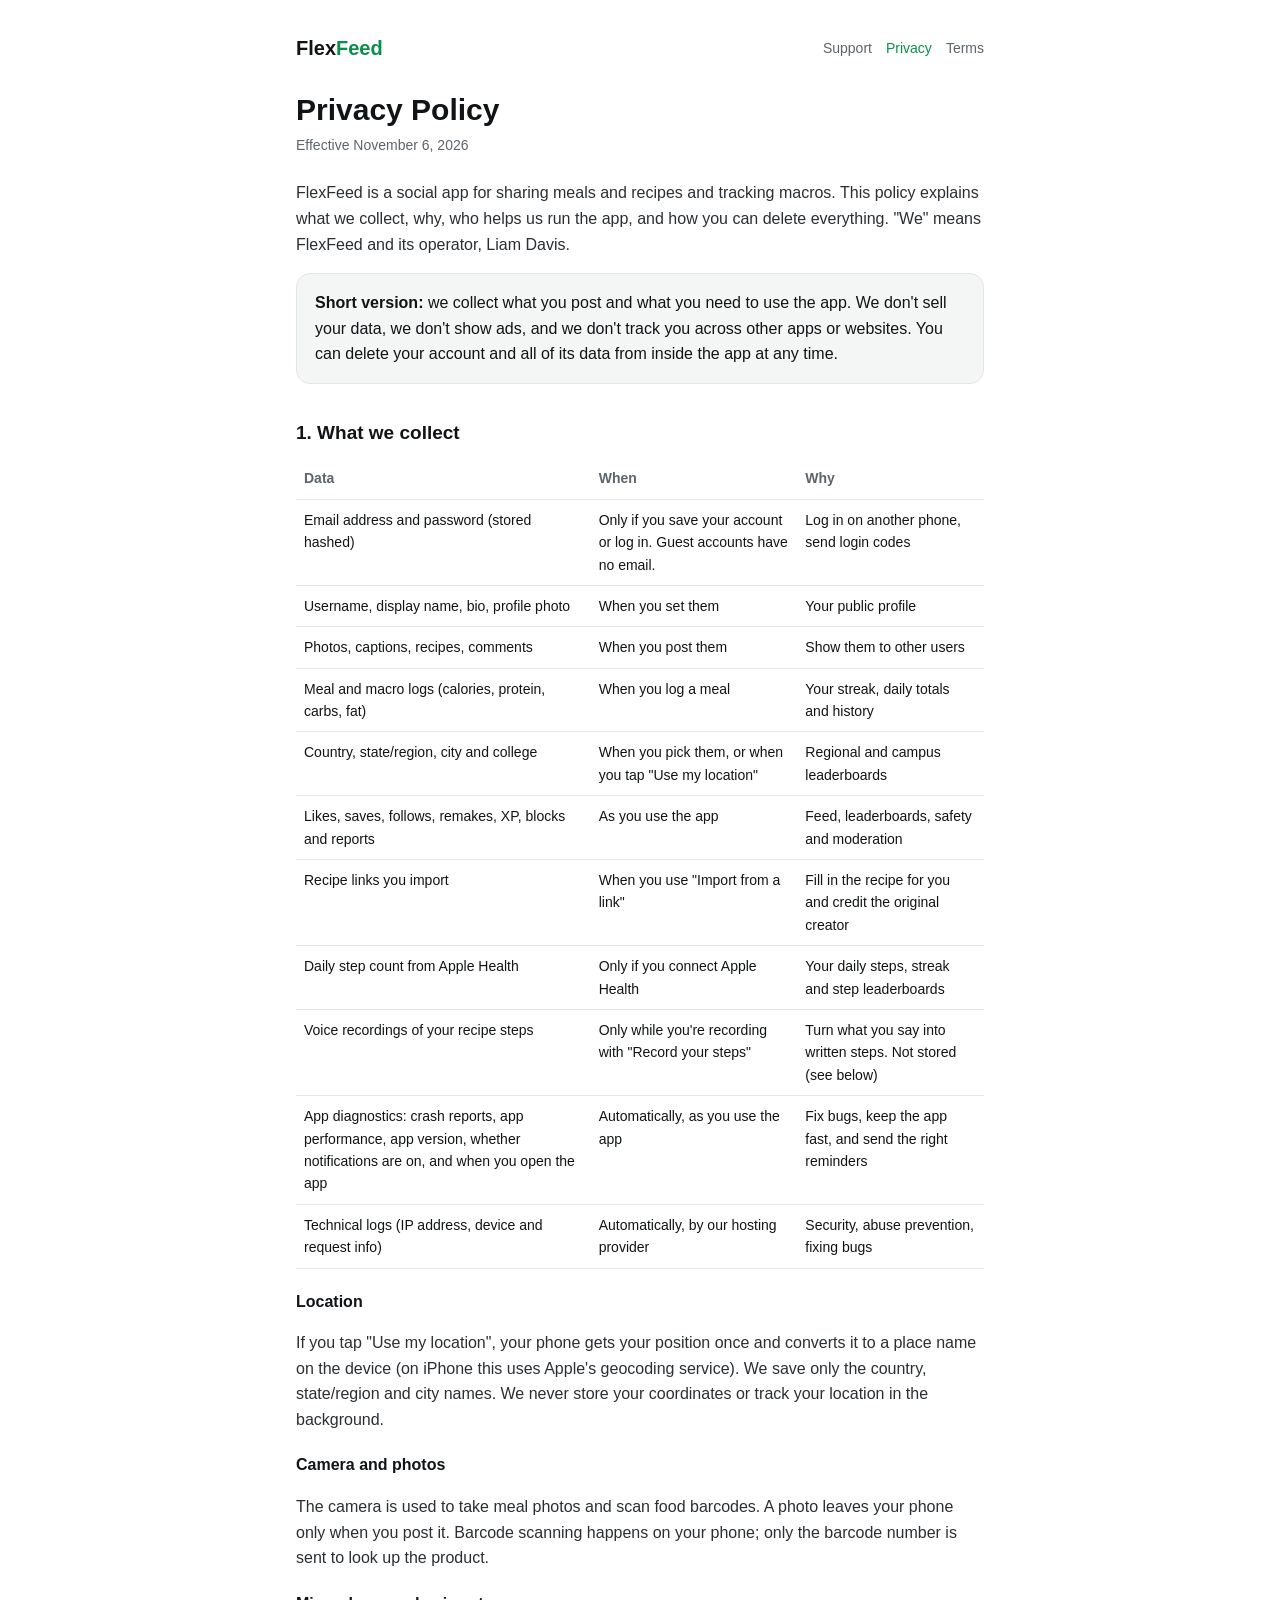
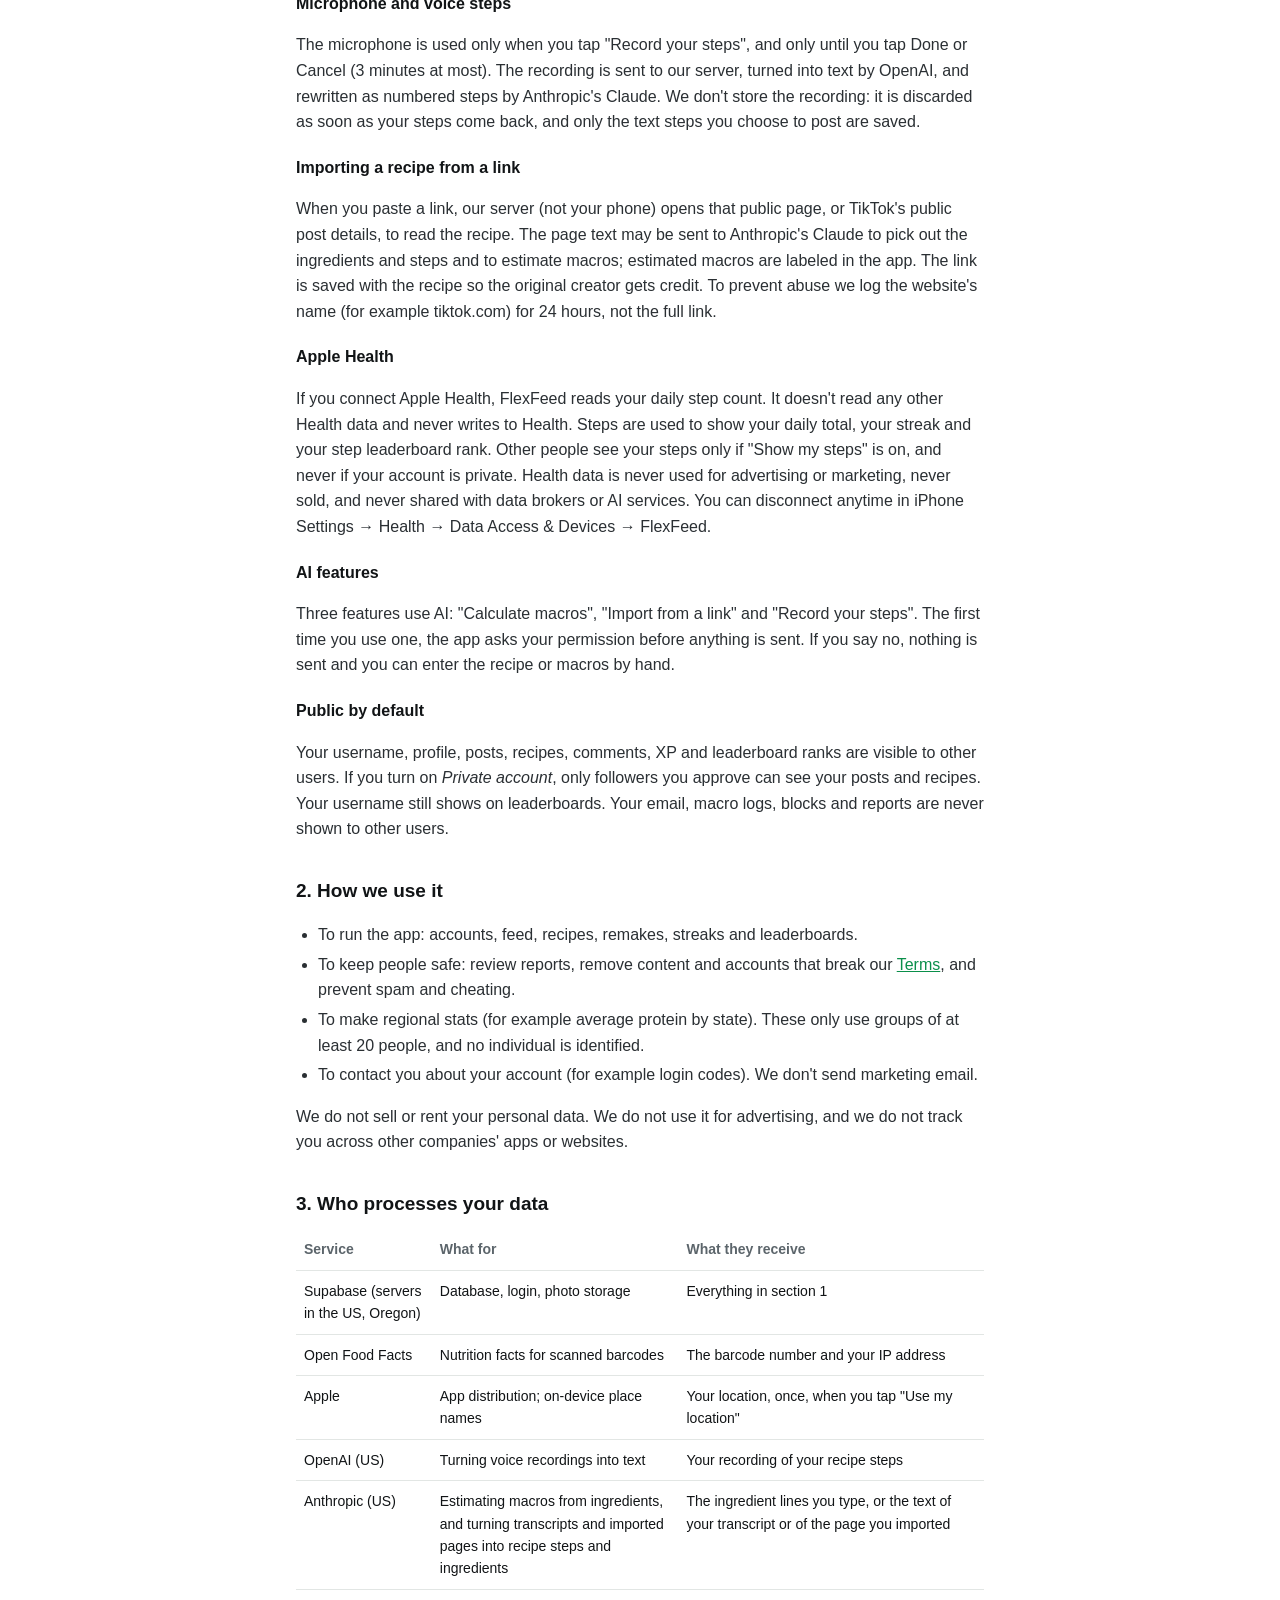
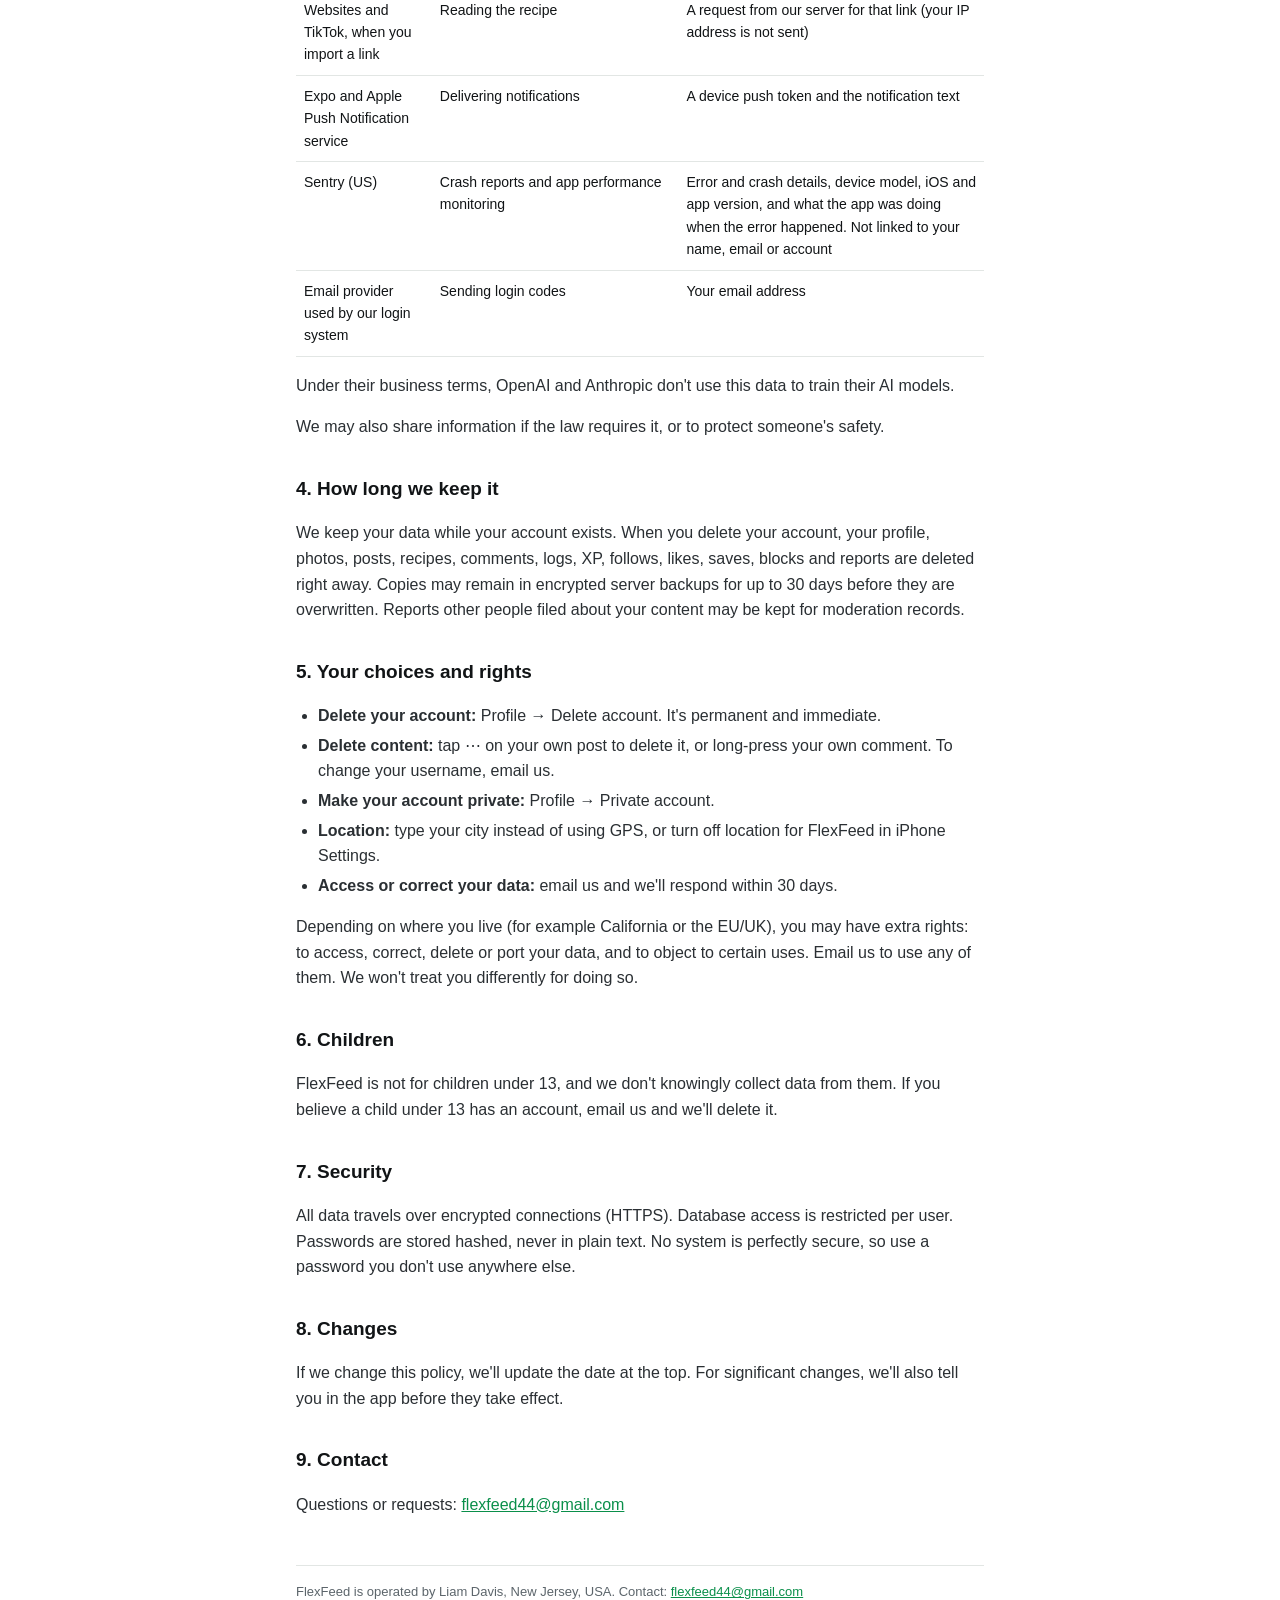
==== commit ea242a7f: "Privacy policy: add Sentry and app diagnostics (Nov 6, 2026) Co-Authored-By: Claude Opus 5.5 <norepl" ====
--- a/privacy.html
+++ b/privacy.html
@@ -14,7 +14,7 @@
   <nav><a href="index.html">Support</a><a href="privacy.html" aria-current="page">Privacy</a><a href="terms.html">Terms</a></nav>
 </header>
 <h1>Privacy Policy</h1>
-<p class="updated">Effective September 30, 2026</p>
+<p class="updated">Effective November 6, 2026</p>
 
 <p>FlexFeed is a social app for sharing meals and recipes and tracking macros. This policy explains what we collect, why, who helps us run the app, and how you can delete everything. "We" means FlexFeed and its operator, Liam Davis.</p>
 
@@ -32,6 +32,7 @@
 <tr><td>Recipe links you import</td><td>When you use "Import from a link"</td><td>Fill in the recipe for you and credit the original creator</td></tr>
 <tr><td>Daily step count from Apple Health</td><td>Only if you connect Apple Health</td><td>Your daily steps, streak and step leaderboards</td></tr>
 <tr><td>Voice recordings of your recipe steps</td><td>Only while you're recording with "Record your steps"</td><td>Turn what you say into written steps. Not stored (see below)</td></tr>
+<tr><td>App diagnostics: crash reports, app performance, app version, whether notifications are on, and when you open the app</td><td>Automatically, as you use the app</td><td>Fix bugs, keep the app fast, and send the right reminders</td></tr>
 <tr><td>Technical logs (IP address, device and request info)</td><td>Automatically, by our hosting provider</td><td>Security, abuse prevention, fixing bugs</td></tr>
 </table>
 
@@ -75,6 +76,7 @@
 <tr><td>Anthropic (US)</td><td>Estimating macros from ingredients, and turning transcripts and imported pages into recipe steps and ingredients</td><td>The ingredient lines you type, or the text of your transcript or of the page you imported</td></tr>
 <tr><td>Websites and TikTok, when you import a link</td><td>Reading the recipe</td><td>A request from our server for that link (your IP address is not sent)</td></tr>
 <tr><td>Expo and Apple Push Notification service</td><td>Delivering notifications</td><td>A device push token and the notification text</td></tr>
+<tr><td>Sentry (US)</td><td>Crash reports and app performance monitoring</td><td>Error and crash details, device model, iOS and app version, and what the app was doing when the error happened. Not linked to your name, email or account</td></tr>
 <tr><td>Email provider used by our login system</td><td>Sending login codes</td><td>Your email address</td></tr>
 </table>
 <p>Under their business terms, OpenAI and Anthropic don't use this data to train their AI models.</p>
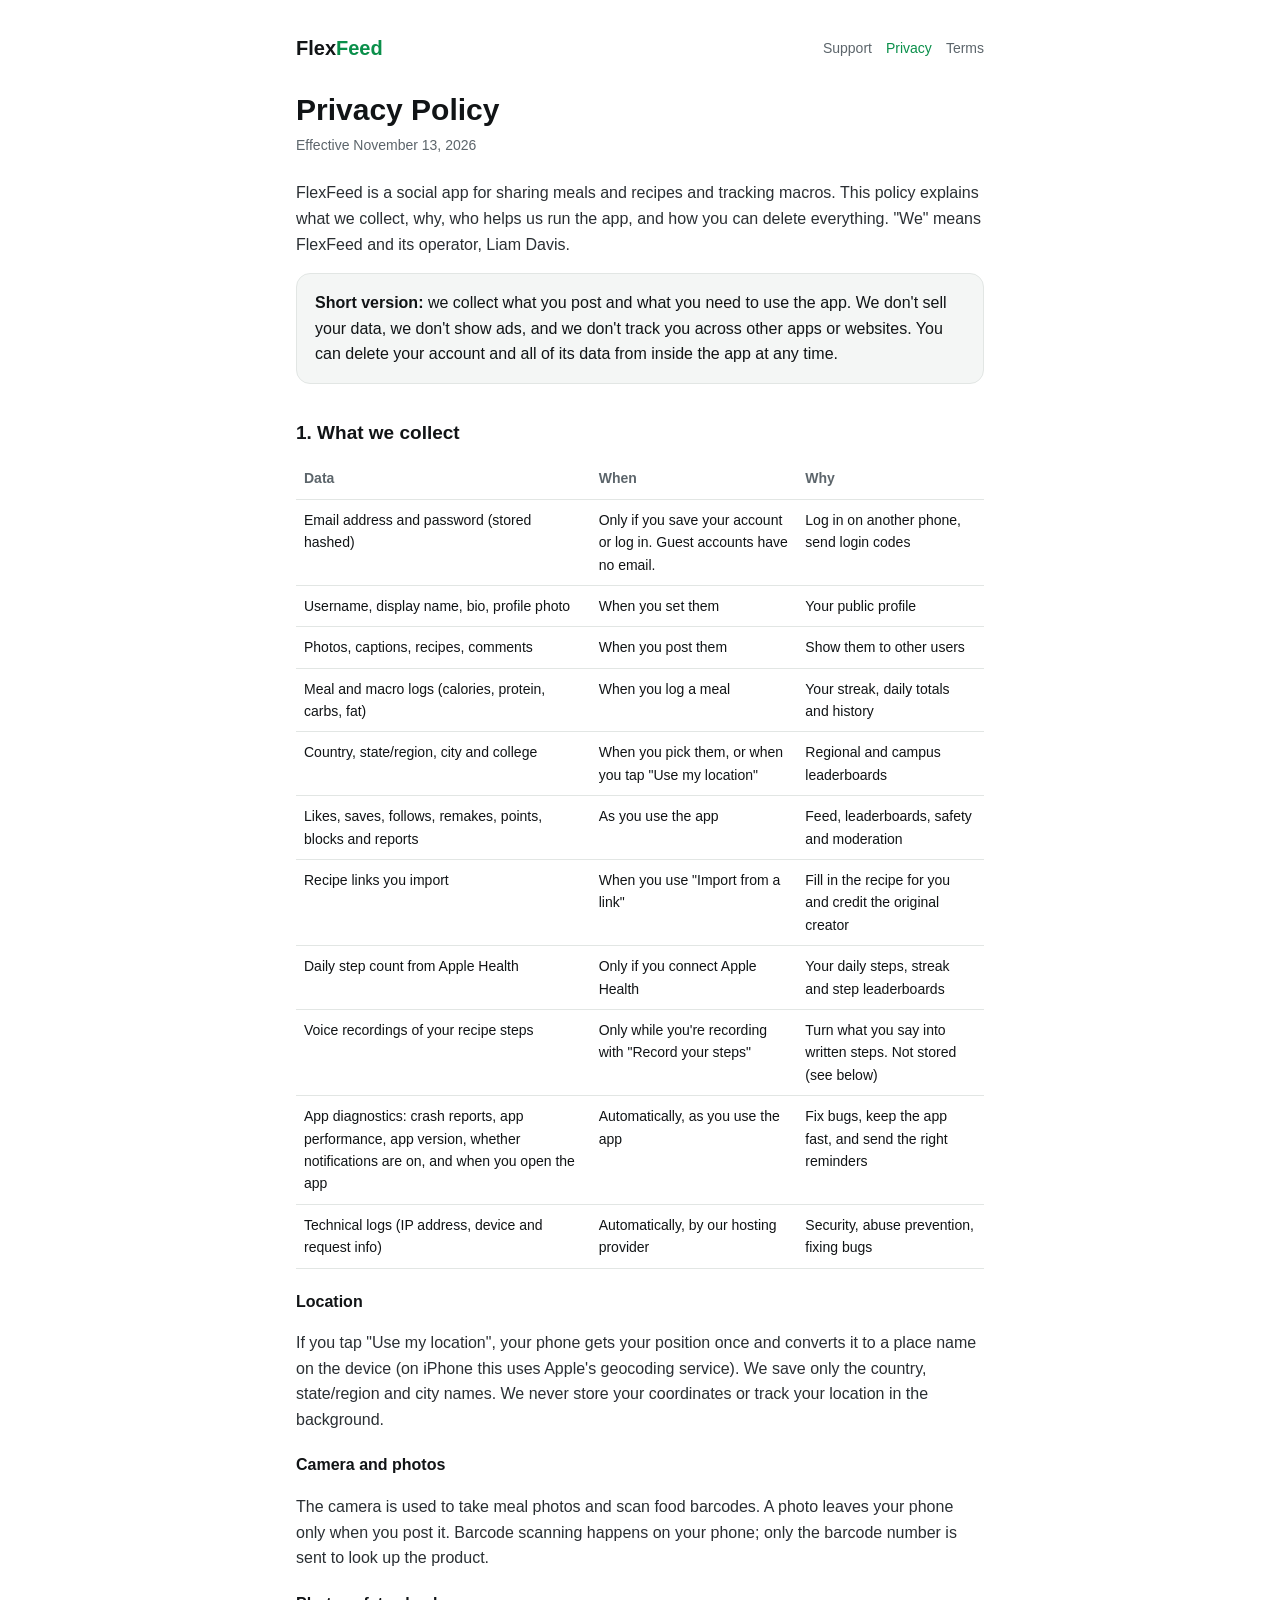
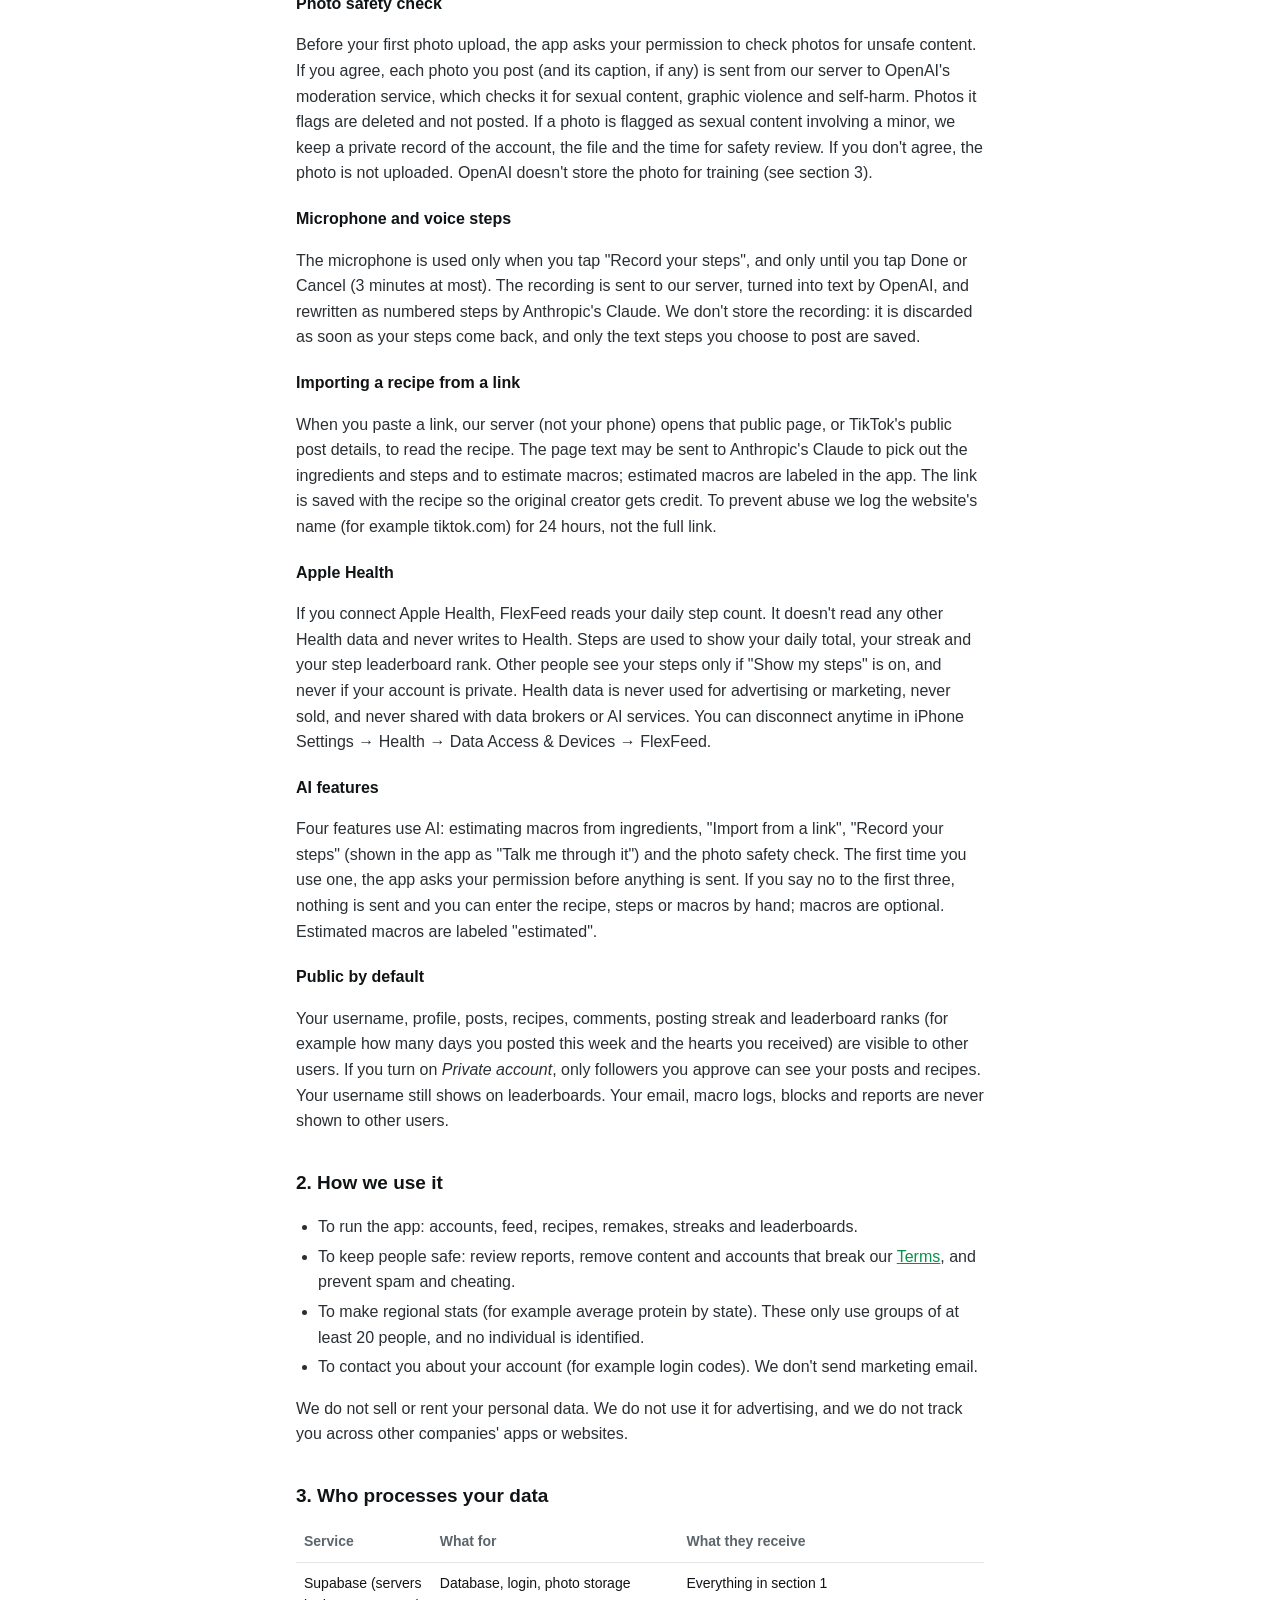
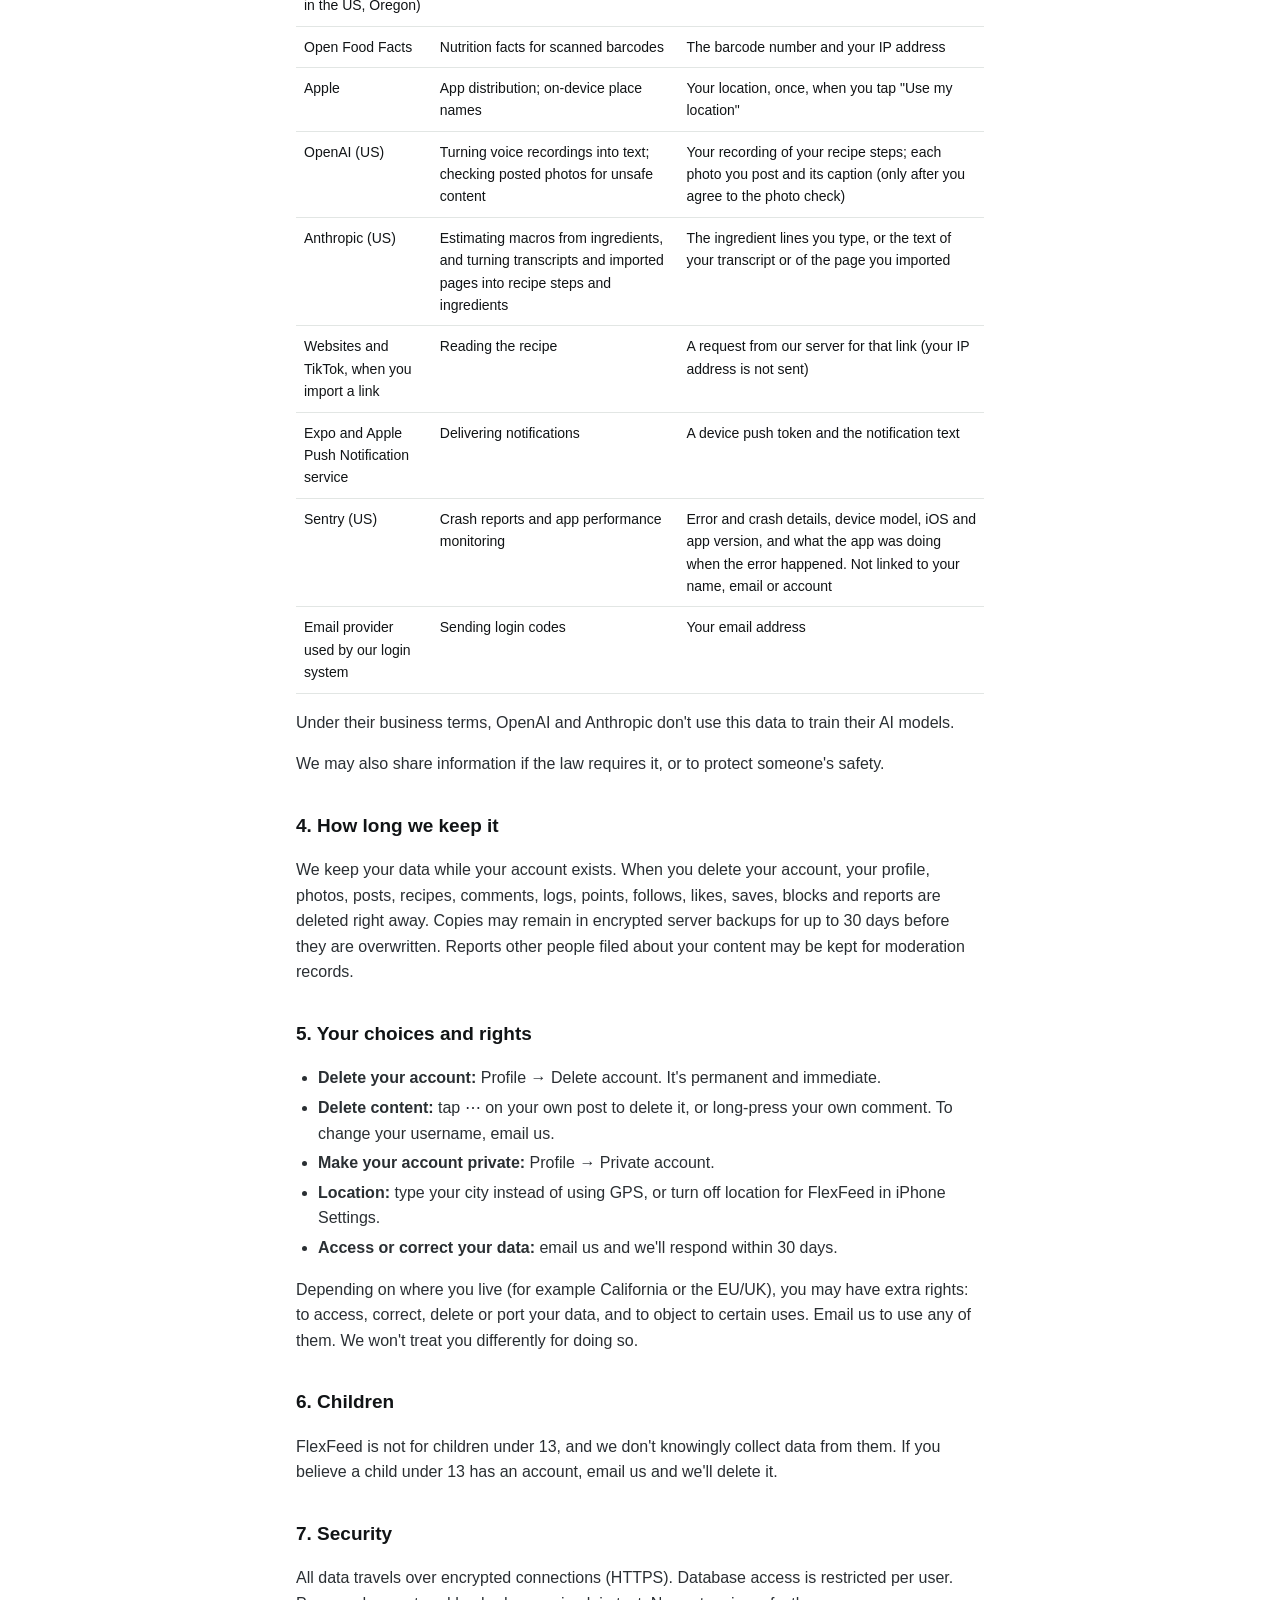
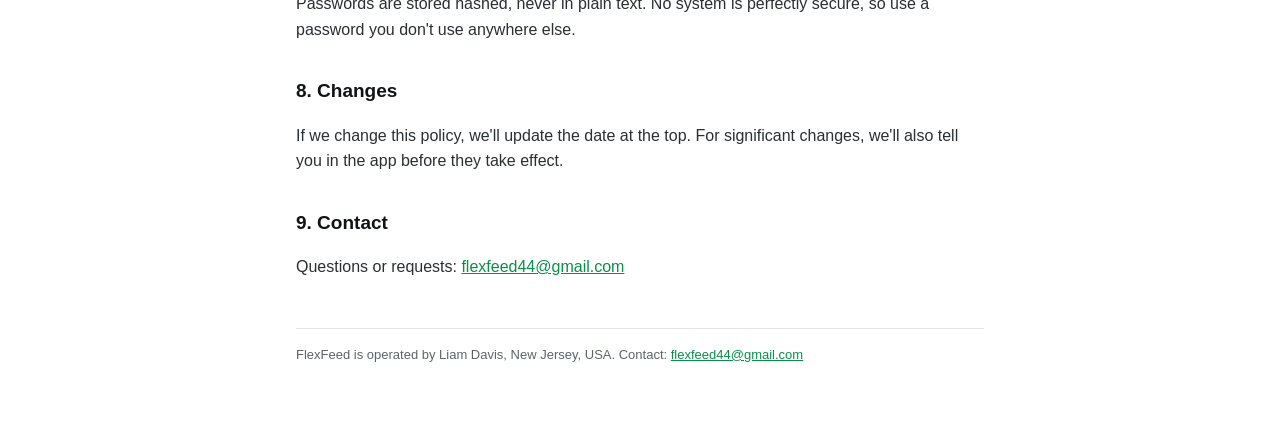
==== commit cd350612: "Privacy: photo safety check (OpenAI moderation); remove XP mentions - New 'Photo safety check' secti" ====
--- a/privacy.html
+++ b/privacy.html
@@ -14,7 +14,7 @@
   <nav><a href="index.html">Support</a><a href="privacy.html" aria-current="page">Privacy</a><a href="terms.html">Terms</a></nav>
 </header>
 <h1>Privacy Policy</h1>
-<p class="updated">Effective November 6, 2026</p>
+<p class="updated">Effective November 13, 2026</p>
 
 <p>FlexFeed is a social app for sharing meals and recipes and tracking macros. This policy explains what we collect, why, who helps us run the app, and how you can delete everything. "We" means FlexFeed and its operator, Liam Davis.</p>
 
@@ -28,7 +28,7 @@
 <tr><td>Photos, captions, recipes, comments</td><td>When you post them</td><td>Show them to other users</td></tr>
 <tr><td>Meal and macro logs (calories, protein, carbs, fat)</td><td>When you log a meal</td><td>Your streak, daily totals and history</td></tr>
 <tr><td>Country, state/region, city and college</td><td>When you pick them, or when you tap "Use my location"</td><td>Regional and campus leaderboards</td></tr>
-<tr><td>Likes, saves, follows, remakes, XP, blocks and reports</td><td>As you use the app</td><td>Feed, leaderboards, safety and moderation</td></tr>
+<tr><td>Likes, saves, follows, remakes, points, blocks and reports</td><td>As you use the app</td><td>Feed, leaderboards, safety and moderation</td></tr>
 <tr><td>Recipe links you import</td><td>When you use "Import from a link"</td><td>Fill in the recipe for you and credit the original creator</td></tr>
 <tr><td>Daily step count from Apple Health</td><td>Only if you connect Apple Health</td><td>Your daily steps, streak and step leaderboards</td></tr>
 <tr><td>Voice recordings of your recipe steps</td><td>Only while you're recording with "Record your steps"</td><td>Turn what you say into written steps. Not stored (see below)</td></tr>
@@ -42,6 +42,9 @@
 <h3>Camera and photos</h3>
 <p>The camera is used to take meal photos and scan food barcodes. A photo leaves your phone only when you post it. Barcode scanning happens on your phone; only the barcode number is sent to look up the product.</p>
 
+<h3>Photo safety check</h3>
+<p>Before your first photo upload, the app asks your permission to check photos for unsafe content. If you agree, each photo you post (and its caption, if any) is sent from our server to OpenAI's moderation service, which checks it for sexual content, graphic violence and self-harm. Photos it flags are deleted and not posted. If a photo is flagged as sexual content involving a minor, we keep a private record of the account, the file and the time for safety review. If you don't agree, the photo is not uploaded. OpenAI doesn't store the photo for training (see section 3).</p>
+
 <h3>Microphone and voice steps</h3>
 <p>The microphone is used only when you tap "Record your steps", and only until you tap Done or Cancel (3 minutes at most). The recording is sent to our server, turned into text by OpenAI, and rewritten as numbered steps by Anthropic's Claude. We don't store the recording: it is discarded as soon as your steps come back, and only the text steps you choose to post are saved.</p>
 
@@ -52,10 +55,10 @@
 <p>If you connect Apple Health, FlexFeed reads your daily step count. It doesn't read any other Health data and never writes to Health. Steps are used to show your daily total, your streak and your step leaderboard rank. Other people see your steps only if "Show my steps" is on, and never if your account is private. Health data is never used for advertising or marketing, never sold, and never shared with data brokers or AI services. You can disconnect anytime in iPhone Settings → Health → Data Access &amp; Devices → FlexFeed.</p>
 
 <h3>AI features</h3>
-<p>Three features use AI: "Calculate macros", "Import from a link" and "Record your steps". The first time you use one, the app asks your permission before anything is sent. If you say no, nothing is sent and you can enter the recipe or macros by hand.</p>
+<p>Four features use AI: estimating macros from ingredients, "Import from a link", "Record your steps" (shown in the app as "Talk me through it") and the photo safety check. The first time you use one, the app asks your permission before anything is sent. If you say no to the first three, nothing is sent and you can enter the recipe, steps or macros by hand; macros are optional. Estimated macros are labeled "estimated".</p>
 
 <h3>Public by default</h3>
-<p>Your username, profile, posts, recipes, comments, XP and leaderboard ranks are visible to other users. If you turn on <em>Private account</em>, only followers you approve can see your posts and recipes. Your username still shows on leaderboards. Your email, macro logs, blocks and reports are never shown to other users.</p>
+<p>Your username, profile, posts, recipes, comments, posting streak and leaderboard ranks (for example how many days you posted this week and the hearts you received) are visible to other users. If you turn on <em>Private account</em>, only followers you approve can see your posts and recipes. Your username still shows on leaderboards. Your email, macro logs, blocks and reports are never shown to other users.</p>
 
 <h2>2. How we use it</h2>
 <ul>
@@ -72,7 +75,7 @@
 <tr><td>Supabase (servers in the US, Oregon)</td><td>Database, login, photo storage</td><td>Everything in section 1</td></tr>
 <tr><td>Open Food Facts</td><td>Nutrition facts for scanned barcodes</td><td>The barcode number and your IP address</td></tr>
 <tr><td>Apple</td><td>App distribution; on-device place names</td><td>Your location, once, when you tap "Use my location"</td></tr>
-<tr><td>OpenAI (US)</td><td>Turning voice recordings into text</td><td>Your recording of your recipe steps</td></tr>
+<tr><td>OpenAI (US)</td><td>Turning voice recordings into text; checking posted photos for unsafe content</td><td>Your recording of your recipe steps; each photo you post and its caption (only after you agree to the photo check)</td></tr>
 <tr><td>Anthropic (US)</td><td>Estimating macros from ingredients, and turning transcripts and imported pages into recipe steps and ingredients</td><td>The ingredient lines you type, or the text of your transcript or of the page you imported</td></tr>
 <tr><td>Websites and TikTok, when you import a link</td><td>Reading the recipe</td><td>A request from our server for that link (your IP address is not sent)</td></tr>
 <tr><td>Expo and Apple Push Notification service</td><td>Delivering notifications</td><td>A device push token and the notification text</td></tr>
@@ -83,7 +86,7 @@
 <p>We may also share information if the law requires it, or to protect someone's safety.</p>
 
 <h2>4. How long we keep it</h2>
-<p>We keep your data while your account exists. When you delete your account, your profile, photos, posts, recipes, comments, logs, XP, follows, likes, saves, blocks and reports are deleted right away. Copies may remain in encrypted server backups for up to 30 days before they are overwritten. Reports other people filed about your content may be kept for moderation records.</p>
+<p>We keep your data while your account exists. When you delete your account, your profile, photos, posts, recipes, comments, logs, points, follows, likes, saves, blocks and reports are deleted right away. Copies may remain in encrypted server backups for up to 30 days before they are overwritten. Reports other people filed about your content may be kept for moderation records.</p>
 
 <h2>5. Your choices and rights</h2>
 <ul>
